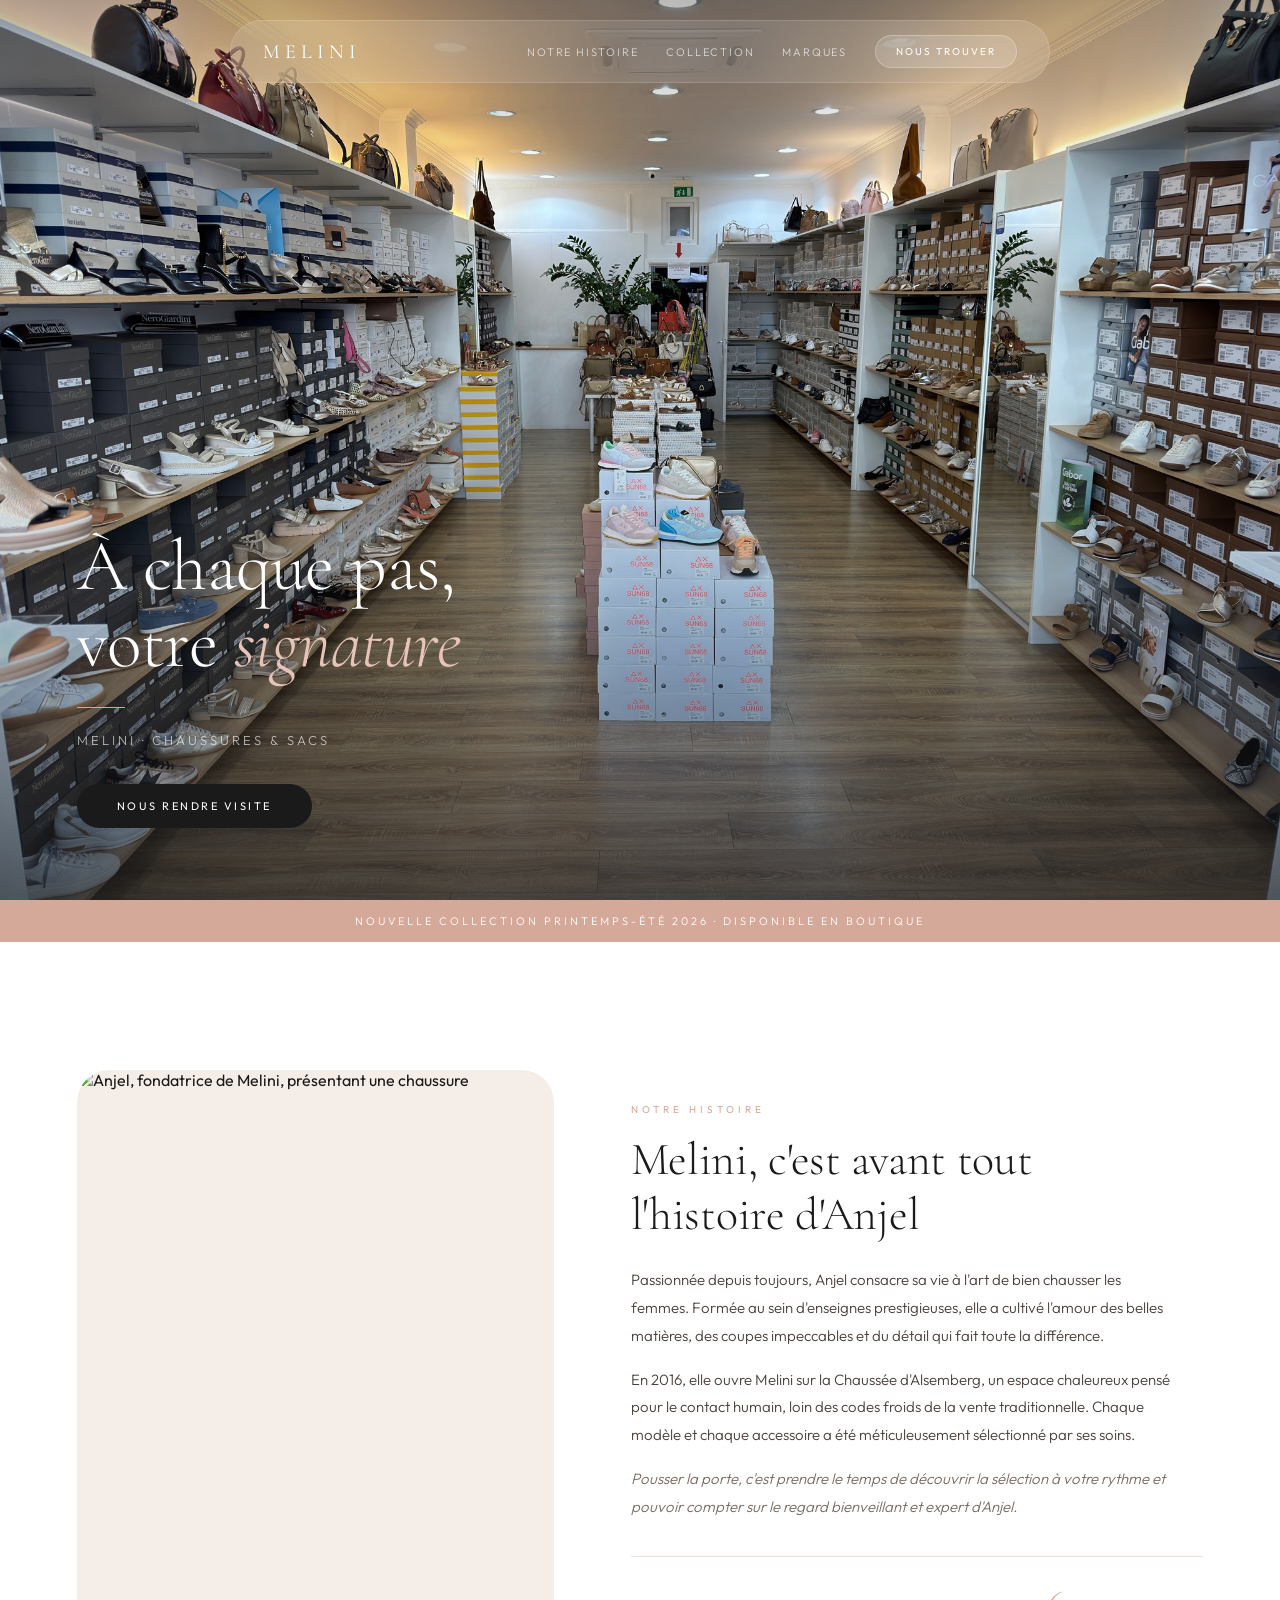
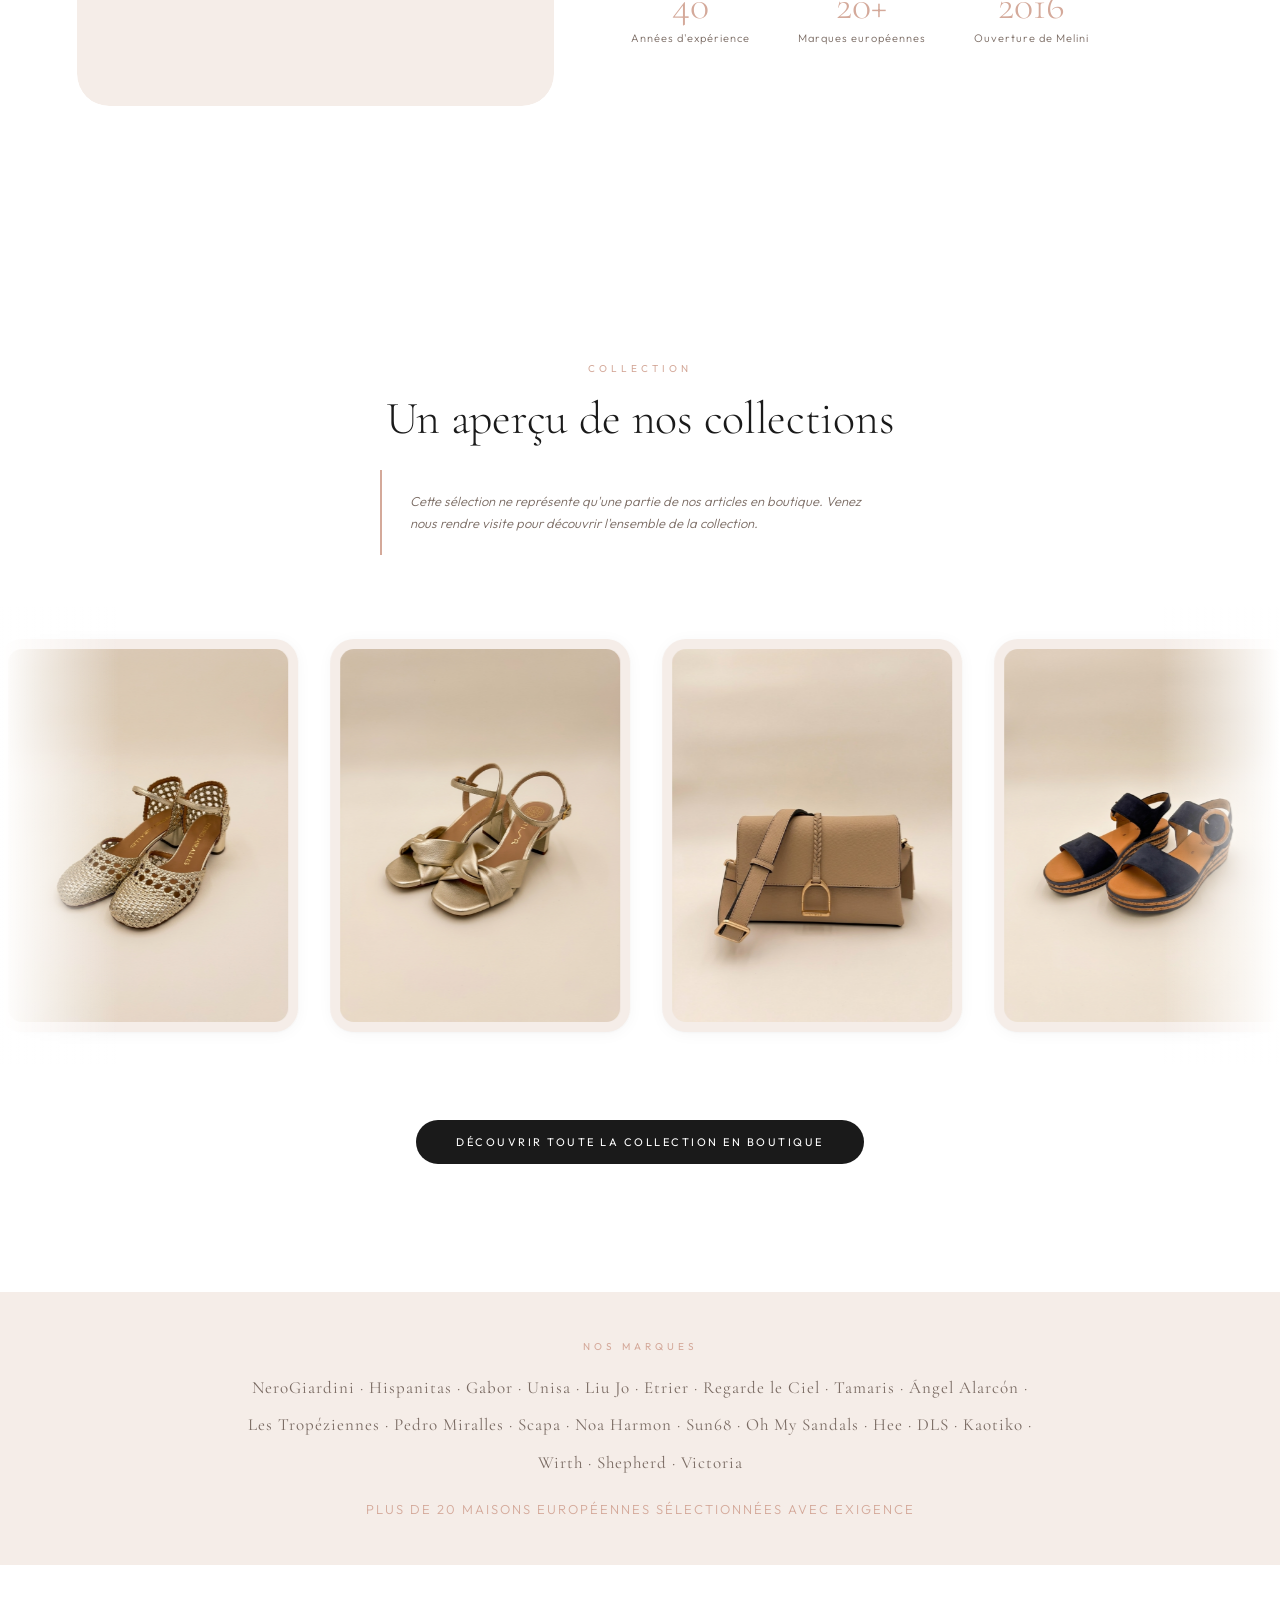
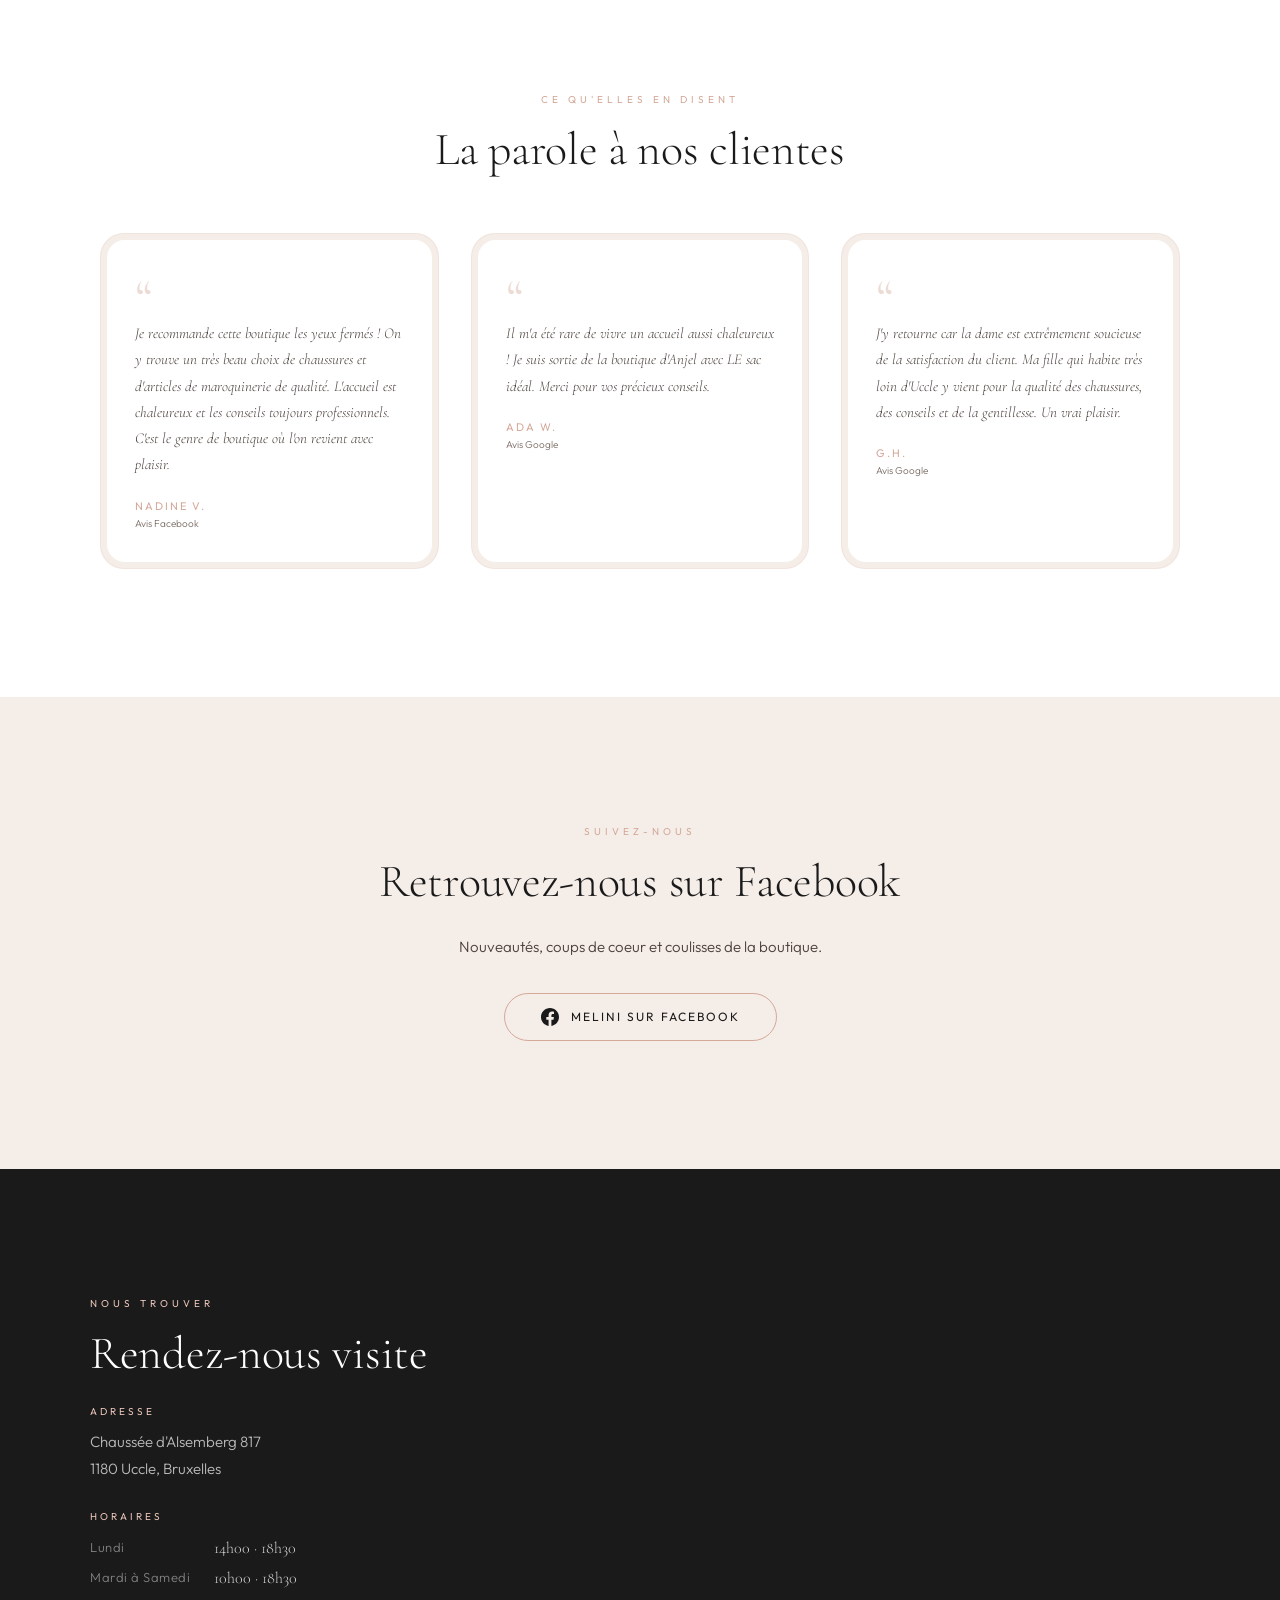
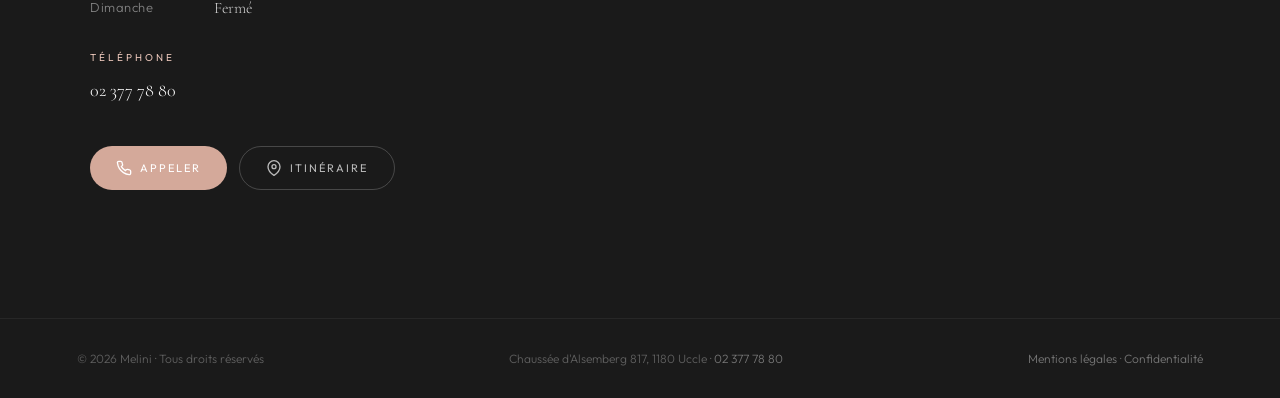
==== index.html @ f2122a97 "Titre Google, hero simplifié, prévisualisation CMS · Titre Google → "Melini | Chaussures & Sacs à Uc" ====
<!DOCTYPE html>
<html lang="fr">
<head>
<meta charset="UTF-8">
<meta name="viewport" content="width=device-width, initial-scale=1.0">
<title>Melini | Chaussures & Sacs à Uccle</title>
<meta name="description" content="Melini, boutique indépendante de chaussures et sacs femme à Uccle. 40 ans d'expérience, marques européennes premium, conseil personnalisé. Chaussée d'Alsemberg 817.">
<meta name="keywords" content="chaussures femme Uccle, boutique chaussures Bruxelles, sacs femme Uccle, Melini, chaussée Alsemberg">
<meta name="author" content="Melini">
<meta name="theme-color" content="#1A1A1A">
<meta property="og:site_name" content="Melini">
<meta property="og:title" content="Melini | Chaussures & Sacs à Uccle">
<meta property="og:description" content="Boutique indépendante de chaussures et sacs femme. 40 ans d'expérience, marques européennes premium, conseil personnalisé.">
<meta property="og:type" content="website">
<meta property="og:locale" content="fr_BE">
<meta property="og:url" content="https://melini.be">
<meta property="og:image" content="https://melini.be/brand/og-image.png">
<meta property="og:image:type" content="image/png">
<meta property="og:image:width" content="1200">
<meta property="og:image:height" content="630">
<meta property="og:image:alt" content="Melini — À chaque pas, votre signature">
<meta name="twitter:card" content="summary_large_image">
<meta name="twitter:title" content="Melini | Chaussures & Sacs à Uccle">
<meta name="twitter:description" content="Boutique indépendante de chaussures et sacs femme à Uccle, Bruxelles.">
<meta name="twitter:image" content="https://melini.be/brand/og-image.png">
<link rel="canonical" href="https://melini.be">
<link rel="icon" type="image/png" sizes="32x32" href="/brand/favicon-32.png">
<link rel="icon" type="image/png" sizes="16x16" href="/brand/favicon-16.png">
<link rel="icon" type="image/svg+xml" href="/brand/favicon.svg">
<link rel="apple-touch-icon" sizes="180x180" href="/brand/apple-touch-icon.png">
<link rel="preconnect" href="https://fonts.googleapis.com">
<link rel="preconnect" href="https://fonts.gstatic.com" crossorigin>
<link href="https://fonts.googleapis.com/css2?family=Cormorant+Garamond:ital,wght@0,300;0,400;0,500;0,600;1,300;1,400&family=Outfit:wght@200;300;400;500&display=swap" rel="stylesheet">
<link rel="stylesheet" href="style.css">

<script type="application/ld+json">
{
  "@context": "https://schema.org",
  "@type": "ShoeStore",
  "name": "Melini — Shoes & Bags",
  "description": "Boutique indépendante de chaussures et sacs femme à Uccle, Bruxelles. Marques européennes premium, conseil personnalisé.",
  "url": "https://melini.be",
  "telephone": "+3223777880",
  "address": {
    "@type": "PostalAddress",
    "streetAddress": "Chaussée d'Alsemberg 817",
    "addressLocality": "Uccle",
    "postalCode": "1180",
    "addressRegion": "Bruxelles",
    "addressCountry": "BE"
  },
  "geo": {
    "@type": "GeoCoordinates",
    "latitude": 50.7985,
    "longitude": 4.3401
  },
  "openingHoursSpecification": [
    { "@type": "OpeningHoursSpecification", "dayOfWeek": "Monday", "opens": "14:00", "closes": "18:30" },
    { "@type": "OpeningHoursSpecification", "dayOfWeek": ["Tuesday","Wednesday","Thursday","Friday","Saturday"], "opens": "10:00", "closes": "18:30" }
  ],
  "priceRange": "€€",
  "image": "https://melini.be/images/plante_melini.jpg",
  "sameAs": ["https://www.facebook.com/melinishoes"]
}
</script>
</head>
<body>

<!-- ─── NAV — Floating Pill ─── -->
<nav class="nav" id="nav" aria-label="Navigation principale">
  <a href="#" class="nav-logo" aria-label="Melini — Retour en haut">MELINI</a>
  <div class="nav-links">
    <a href="#histoire">Notre histoire</a>
    <a href="#selection">Collection</a>
    <a href="#marques">Marques</a>
    <a href="#contact" class="nav-cta">Nous trouver</a>
  </div>
  <button class="nav-hamburger" id="hamburger" type="button" aria-label="Ouvrir le menu" aria-expanded="false" aria-controls="mobile-menu">
    <span></span><span></span><span></span>
  </button>
</nav>

<!-- ─── MOBILE MENU ─── -->
<div class="mobile-menu" id="mobile-menu" role="dialog" aria-modal="true" aria-label="Menu de navigation">
  <button class="mobile-menu-close" id="menu-close" type="button" aria-label="Fermer le menu">&times;</button>
  <a href="#histoire" class="mobile-link">Notre histoire</a>
  <a href="#selection" class="mobile-link">Collection</a>
  <a href="#marques" class="mobile-link">Marques</a>
  <a href="#contact" class="mobile-link">Nous trouver</a>
</div>

<!-- ─── HERO ─── -->
<header class="hero">
  <div class="hero-image">
    <img id="cms-hero-img" src="images/plante_melini.jpg" alt="Boutique Melini, chaussures et sacs femme à Uccle, Bruxelles" fetchpriority="high">
  </div>
  <div class="hero-content">
    <h1 class="reveal reveal-d1">À chaque pas,<br>votre <em>signature</em></h1>
    <div class="hero-line reveal reveal-d2"></div>
    <p id="cms-hero-sub" class="hero-sub reveal reveal-d2">Melini &middot; Chaussures & sacs</p>
    <a href="#contact" class="btn-primary hero-btn reveal reveal-d3">Nous rendre visite</a>
  </div>
  <div class="hero-scroll reveal reveal-d4"><div class="line"></div><span>Explorer</span></div>
</header>

<!-- ─── BANDEAU ─── -->
<div class="bandeau" id="cms-bandeau">Nouvelle collection printemps-été 2026 &middot; Disponible en boutique</div>

<!-- ─── NOTRE HISTOIRE ─── -->
<section class="section" id="histoire">
  <div class="about">
    <div class="about-image reveal">
      <div class="about-image-inner">
        <img id="cms-histoire-img" src="images/Anjel_chaussure.jpg" alt="Anjel, fondatrice de Melini, présentant une chaussure" loading="lazy">
      </div>
    </div>
    <div>
      <p class="section-label reveal">Notre histoire</p>
      <h2 class="section-title reveal reveal-d1">Melini, c'est avant tout<br>l'histoire d'Anjel</h2>
      <p class="section-text reveal reveal-d2">
        Passionnée depuis toujours, Anjel consacre sa vie à l'art de bien chausser les femmes. Formée au sein d'enseignes prestigieuses, elle a cultivé l'amour des belles matières, des coupes impeccables et du détail qui fait toute la différence.
      </p>
      <p class="section-text reveal reveal-d2" style="margin-top:16px">
        En 2016, elle ouvre Melini sur la Chaussée d'Alsemberg, un espace chaleureux pensé pour le contact humain, loin des codes froids de la vente traditionnelle. Chaque modèle et chaque accessoire a été méticuleusement sélectionné par ses soins.
      </p>
      <p class="section-text reveal reveal-d2" style="margin-top:16px;font-style:italic;color:var(--text-muted)">
        Pousser la porte, c'est prendre le temps de découvrir la sélection à votre rythme et pouvoir compter sur le regard bienveillant et expert d'Anjel.
      </p>
      <div class="about-highlight reveal reveal-d3">
        <div class="about-stat">
          <div class="num">40</div>
          <div class="label">Années d'expérience</div>
        </div>
        <div class="about-stat">
          <div class="num">20+</div>
          <div class="label">Marques européennes</div>
        </div>
        <div class="about-stat">
          <div class="num">2016</div>
          <div class="label">Ouverture de Melini</div>
        </div>
      </div>
    </div>
  </div>
</section>

<!-- ─── COLLECTION ─── -->
<section class="section collection" id="selection">
  <p class="section-label reveal">Collection</p>
  <h2 class="section-title reveal reveal-d1">Un aperçu de nos collections</h2>
  <div class="disclaimer reveal reveal-d2">
    Cette sélection ne représente qu'une partie de nos articles en boutique. Venez nous rendre visite pour découvrir l'ensemble de la collection.
  </div>
  <div class="carousel-wrap">
    <div class="carousel" id="cms-carousel">
      <div class="carousel-item"><div class="carousel-img"></div></div>
      <div class="carousel-item"><div class="carousel-img"></div></div>
      <div class="carousel-item"><div class="carousel-img"></div></div>
      <div class="carousel-item"><div class="carousel-img"></div></div>
      <div class="carousel-item"><div class="carousel-img"></div></div>
      <div class="carousel-item"><div class="carousel-img"></div></div>
    </div>
  </div>
  <div class="carousel-cta">
    <a href="#contact" class="btn-primary reveal">Découvrir toute la collection en boutique</a>
  </div>
</section>

<!-- ─── MARQUES — Bandeau compact ─── -->
<section class="section marques-compact" id="marques">
  <p class="section-label reveal">Nos marques</p>
  <p class="marques-line reveal reveal-d1">NeroGiardini &middot; Hispanitas &middot; Gabor &middot; Unisa &middot; Liu Jo &middot; Etrier &middot; Regarde le Ciel &middot; Tamaris &middot; Ángel Alarcón &middot; Les Tropéziennes &middot; Pedro Miralles &middot; Scapa &middot; Noa Harmon &middot; Sun68 &middot; Oh My Sandals &middot; Hee &middot; DLS &middot; Kaotiko &middot; Wirth &middot; Shepherd &middot; Victoria</p>
  <p class="marques-count reveal reveal-d2">Plus de 20 maisons européennes sélectionnées avec exigence</p>
</section>

<!-- ─── TÉMOIGNAGES ─── -->
<section class="section testimonials">
  <p class="section-label reveal">Ce qu'elles en disent</p>
  <h2 class="section-title reveal reveal-d1">La parole à nos clientes</h2>
  <div class="testimonial-grid">
    <div class="testimonial reveal">
      <div class="testimonial-inner">
        <blockquote>Je recommande cette boutique les yeux fermés ! On y trouve un très beau choix de chaussures et d'articles de maroquinerie de qualité. L'accueil est chaleureux et les conseils toujours professionnels. C'est le genre de boutique où l'on revient avec plaisir.</blockquote>
        <cite>Nadine V.</cite>
        <span class="source">Avis Facebook</span>
      </div>
    </div>
    <div class="testimonial reveal reveal-d1">
      <div class="testimonial-inner">
        <blockquote>Il m'a été rare de vivre un accueil aussi chaleureux ! Je suis sortie de la boutique d'Anjel avec LE sac idéal. Merci pour vos précieux conseils.</blockquote>
        <cite>Ada W.</cite>
        <span class="source">Avis Google</span>
      </div>
    </div>
    <div class="testimonial reveal reveal-d2">
      <div class="testimonial-inner">
        <blockquote>J'y retourne car la dame est extrêmement soucieuse de la satisfaction du client. Ma fille qui habite très loin d'Uccle y vient pour la qualité des chaussures, des conseils et de la gentillesse. Un vrai plaisir.</blockquote>
        <cite>G.H.</cite>
        <span class="source">Avis Google</span>
      </div>
    </div>
  </div>
</section>

<!-- ─── RÉSEAUX ─── -->
<section class="section social">
  <p class="section-label reveal">Suivez-nous</p>
  <h2 class="section-title reveal reveal-d1">Retrouvez-nous sur Facebook</h2>
  <p class="section-text reveal reveal-d2">Nouveautés, coups de coeur et coulisses de la boutique.</p>
  <a href="https://www.facebook.com/melinishoes" target="_blank" rel="noopener" class="social-link reveal reveal-d3">
    <svg viewBox="0 0 24 24" fill="currentColor"><path d="M24 12.073c0-6.627-5.373-12-12-12s-12 5.373-12 12c0 5.99 4.388 10.954 10.125 11.854v-8.385H7.078v-3.47h3.047V9.43c0-3.007 1.792-4.669 4.533-4.669 1.312 0 2.686.235 2.686.235v2.953H15.83c-1.491 0-1.956.925-1.956 1.874v2.25h3.328l-.532 3.47h-2.796v8.385C19.612 23.027 24 18.062 24 12.073z"/></svg>
    Melini sur Facebook
  </a>
</section>

<!-- ─── CONTACT ─── -->
<section class="section contact" id="contact">
  <div class="contact-inner">
    <div>
      <p class="section-label reveal">Nous trouver</p>
      <h2 class="section-title reveal reveal-d1">Rendez-nous visite</h2>
      <div class="contact-info reveal reveal-d2">
        <div class="contact-block">
          <h4>Adresse</h4>
          <p><a href="https://maps.google.com/?q=Chaussée+d'Alsemberg+817+1180+Uccle" target="_blank" rel="noopener">Chaussée d'Alsemberg 817<br>1180 Uccle, Bruxelles</a></p>
        </div>
        <div class="contact-block">
          <h4>Horaires</h4>
          <table class="horaires-table" id="cms-horaires">
            <tr><td>Lundi</td><td id="cms-h-lundi">14h00 &middot; 18h30</td></tr>
            <tr><td>Mardi &agrave; Samedi</td><td id="cms-h-mardi">10h00 &middot; 18h30</td></tr>
            <tr><td>Dimanche</td><td id="cms-h-dimanche">Ferm&eacute;</td></tr>
          </table>
        </div>
        <div class="contact-block">
          <h4>Téléphone</h4>
          <a href="tel:+3223777880" style="font-size:18px;color:var(--blanc);font-family:var(--serif)">02 377 78 80</a>
        </div>
        <div class="contact-actions">
          <a href="tel:+3223777880" class="contact-btn contact-btn-primary">
            <svg width="16" height="16" fill="none" stroke="currentColor" stroke-width="2" viewBox="0 0 24 24"><path d="M22 16.92v3a2 2 0 01-2.18 2 19.79 19.79 0 01-8.63-3.07 19.5 19.5 0 01-6-6 19.79 19.79 0 01-3.07-8.67A2 2 0 014.11 2h3a2 2 0 012 1.72c.127.96.361 1.903.7 2.81a2 2 0 01-.45 2.11L8.09 9.91a16 16 0 006 6l1.27-1.27a2 2 0 012.11-.45c.907.339 1.85.573 2.81.7A2 2 0 0122 16.92z"/></svg>
            Appeler
          </a>
          <a href="https://maps.google.com/?daddr=Chaussée+d'Alsemberg+817+1180+Uccle" target="_blank" rel="noopener" class="contact-btn contact-btn-secondary">
            <svg width="16" height="16" fill="none" stroke="currentColor" stroke-width="2" viewBox="0 0 24 24"><path d="M21 10c0 7-9 13-9 13s-9-6-9-13a9 9 0 0118 0z"/><circle cx="12" cy="10" r="3"/></svg>
            Itinéraire
          </a>
        </div>
      </div>
    </div>
    <div class="contact-map reveal reveal-d3">
      <iframe src="https://www.google.com/maps/embed?pb=!1m18!1m12!1m3!1d1261.0!2d4.3395!3d50.7983!2m3!1f0!2f0!3f0!3m2!1i1024!2i768!4f13.1!3m3!1m2!1s0x47c3c4e8e4c69e5d%3A0x9a2b0a3c5e8f7d1a!2sChauss%C3%A9e%20d&#39;Alsemberg%20817%2C%201180%20Uccle!5e0!3m2!1sfr!2sbe!4v1" allowfullscreen loading="lazy" referrerpolicy="no-referrer-when-downgrade"></iframe>
    </div>
  </div>
</section>

<!-- ─── FOOTER ─── -->
<footer class="footer">
  <span>&copy; 2026 Melini &middot; Tous droits réservés</span>
  <span>Chaussée d'Alsemberg 817, 1180 Uccle &middot; <a href="tel:+3223777880">02 377 78 80</a></span>
  <span><a href="mentions-legales.html">Mentions légales</a> &middot; <a href="mentions-legales.html#confidentialite">Confidentialité</a></span>
</footer>

<script src="script.js"></script>
</body>
</html>
---- style.css ----
/* ═══════════════════════════════════════════
   MELINI — Premium Stylesheet
   Taste-skill: Editorial Luxury Archetype
   ═══════════════════════════════════════════ */

:root {
  --noir: #1A1A1A;
  --blanc: #FFFFFF;
  --rose: #D4A99A;
  --rose-light: #E8C4B8;
  --creme: #F5EDE8;
  --creme-deep: #EDE0D8;
  --text-muted: #7A6B63;
  --text-body: #4A3F3A;
  --serif: 'Cormorant Garamond', Georgia, serif;
  --sans: 'Outfit', -apple-system, sans-serif;
  --ease-premium: cubic-bezier(0.32, 0.72, 0, 1);
  --ease-out-expo: cubic-bezier(0.16, 1, 0.3, 1);
}

*, *::before, *::after { margin: 0; padding: 0; box-sizing: border-box; }
html { scroll-behavior: smooth; scroll-padding-top: 100px; -webkit-text-size-adjust: 100%; }
::selection { background: var(--rose-light); color: var(--noir); }
body {
  font-family: var(--sans);
  color: var(--noir);
  background: var(--blanc);
  overflow-x: hidden;
  -webkit-font-smoothing: antialiased;
  -moz-osx-font-smoothing: grayscale;
}
img { display: block; max-width: 100%; }
a { text-decoration: none; color: inherit; }
button { border: none; background: none; cursor: pointer; font-family: inherit; }

/* ─── FOCUS RINGS — accessibilité clavier ─── */
:focus { outline: none; }
:focus-visible {
  outline: 2px solid var(--rose);
  outline-offset: 3px;
  border-radius: 4px;
}
.btn-primary:focus-visible,
.nav-cta:focus-visible,
.contact-btn:focus-visible,
.social-link:focus-visible {
  outline-offset: 4px;
}

/* ─── SCROLL REVEAL ─── */
.reveal {
  opacity: 0;
  transform: translateY(32px);
  transition: opacity 0.9s var(--ease-premium), transform 0.9s var(--ease-premium);
}
.reveal.visible { opacity: 1; transform: translateY(0); }
.reveal-d1 { transition-delay: 0.12s; }
.reveal-d2 { transition-delay: 0.24s; }
.reveal-d3 { transition-delay: 0.36s; }
.reveal-d4 { transition-delay: 0.48s; }

/* ─── NAV — Floating Pill ─── */
.nav {
  position: fixed;
  top: 20px;
  left: 50%;
  transform: translateX(-50%);
  z-index: 100;
  display: flex;
  align-items: center;
  justify-content: space-between;
  gap: 40px;
  padding: 14px 32px;
  background: rgba(255, 255, 255, 0.12);
  backdrop-filter: blur(24px);
  -webkit-backdrop-filter: blur(24px);
  border: 1px solid rgba(255, 255, 255, 0.15);
  border-radius: 100px;
  max-width: 820px;
  width: calc(100% - 48px);
  transition: top 0.5s var(--ease-premium), padding 0.4s var(--ease-premium), box-shadow 0.4s var(--ease-premium), background 0.5s var(--ease-premium), border-color 0.5s var(--ease-premium);
}
.nav.scrolled {
  top: 12px;
  padding: 10px 28px;
  background: rgba(255, 255, 255, 0.92);
  border-color: rgba(212, 169, 154, 0.12);
  box-shadow: 0 8px 32px rgba(26, 26, 26, 0.06);
}
.nav-logo {
  font-family: var(--serif);
  font-size: 20px;
  font-weight: 400;
  letter-spacing: 5px;
  color: var(--blanc);
  line-height: 1;
  white-space: nowrap;
  transition: color 0.5s var(--ease-premium);
}
.nav.scrolled .nav-logo { color: var(--noir); }
.nav-links { display: flex; align-items: center; gap: 28px; }
.nav-links a {
  font-size: 11px;
  letter-spacing: 1.8px;
  font-weight: 300;
  color: rgba(255, 255, 255, 0.7);
  text-transform: uppercase;
  transition: color 0.4s var(--ease-premium);
  white-space: nowrap;
}
.nav-links a:hover { color: var(--blanc); }
.nav.scrolled .nav-links a { color: var(--text-muted); }
.nav.scrolled .nav-links a:hover { color: var(--noir); }
.nav-cta {
  padding: 9px 20px;
  background: rgba(255, 255, 255, 0.15);
  color: var(--blanc) !important;
  border-radius: 100px;
  font-size: 10px !important;
  letter-spacing: 2px !important;
  font-weight: 400 !important;
  border: 1px solid rgba(255, 255, 255, 0.25);
  transition: all 0.5s var(--ease-premium) !important;
}
.nav-cta:hover { background: rgba(255, 255, 255, 0.25) !important; border-color: rgba(255,255,255,0.4) !important; }
.nav.scrolled .nav-cta { background: var(--noir); color: var(--blanc) !important; border-color: var(--noir); }
.nav.scrolled .nav-cta:hover { background: var(--rose) !important; border-color: var(--rose) !important; }
.nav-cta:active { transform: scale(0.97); }
.nav-hamburger {
  display: none;
  flex-direction: column;
  gap: 5px;
  cursor: pointer;
  padding: 4px;
}
.nav-hamburger span {
  display: block;
  width: 22px;
  height: 1.5px;
  background: var(--blanc);
  transition: transform 0.4s var(--ease-premium), opacity 0.3s, background 0.5s var(--ease-premium);
}
.nav.scrolled .nav-hamburger span { background: var(--noir); }

/* ─── MOBILE MENU ─── */
.mobile-menu {
  display: none;
  position: fixed;
  inset: 0;
  background: rgba(255, 255, 255, 0.96);
  backdrop-filter: blur(40px);
  -webkit-backdrop-filter: blur(40px);
  z-index: 99;
  flex-direction: column;
  align-items: center;
  justify-content: center;
  gap: 32px;
}
.mobile-menu.open { display: flex; }
.mobile-menu a {
  font-family: var(--serif);
  font-size: 32px;
  font-weight: 300;
  color: var(--noir);
  letter-spacing: 2px;
  opacity: 0;
  transform: translateY(20px);
  transition: opacity 0.5s var(--ease-premium), transform 0.5s var(--ease-premium);
}
.mobile-menu.open a { opacity: 1; transform: translateY(0); }
.mobile-menu.open a:nth-child(2) { transition-delay: 0.06s; }
.mobile-menu.open a:nth-child(3) { transition-delay: 0.12s; }
.mobile-menu.open a:nth-child(4) { transition-delay: 0.18s; }
.mobile-menu.open a:nth-child(5) { transition-delay: 0.24s; }
.mobile-menu.open a:nth-child(6) { transition-delay: 0.30s; }
.mobile-menu-close {
  position: absolute;
  top: 28px;
  right: 28px;
  font-size: 28px;
  color: var(--noir);
  line-height: 1;
}

/* ─── HERO — Full-bleed cinematic ─── */
.hero {
  position: relative;
  min-height: 100dvh;
  display: flex;
  align-items: flex-end;
  background: var(--noir);
  overflow: hidden;
}
.hero-image {
  position: absolute;
  inset: 0;
  z-index: 1;
}
.hero-image img {
  width: 100%;
  height: 100%;
  object-fit: cover;
  object-position: center 30%;
  opacity: 0;
  transition: opacity 0.9s var(--ease-premium);
}
.hero-image img.loaded { opacity: 1; }
.hero-image::after {
  content: '';
  position: absolute;
  inset: 0;
  background:
    linear-gradient(to top, rgba(26,26,26,0.7) 0%, rgba(26,26,26,0.2) 35%, transparent 60%),
    linear-gradient(to bottom, rgba(26,26,26,0.3) 0%, transparent 20%);
  pointer-events: none;
}
.hero-content {
  position: relative;
  z-index: 2;
  padding: 0 clamp(28px, 6vw, 120px) clamp(60px, 8vh, 100px);
  max-width: 700px;
}
.hero-content h1 {
  font-family: var(--serif);
  font-size: clamp(40px, 6vw, 72px);
  font-weight: 300;
  line-height: 1.08;
  color: var(--blanc);
  letter-spacing: -0.5px;
  margin-bottom: 0;
}
.hero-content h1 em {
  font-style: italic;
  color: var(--rose-light);
}
.hero-line {
  width: 48px;
  height: 1px;
  background: var(--rose);
  margin: 24px 0;
}
.hero-sub {
  font-size: 13px;
  letter-spacing: 3px;
  color: rgba(255,255,255,0.65);
  text-transform: uppercase;
  margin-bottom: 36px;
  font-weight: 300;
}
.hero-btn {
  background: var(--blanc);
  color: var(--noir);
}
.hero-btn:hover {
  background: var(--rose-light);
  color: var(--blanc);
}
.hero-scroll {
  position: absolute;
  bottom: 36px;
  right: clamp(28px, 6vw, 120px);
  display: flex;
  align-items: center;
  gap: 12px;
  color: rgba(255,255,255,0.4);
  font-size: 10px;
  letter-spacing: 2px;
  text-transform: uppercase;
  z-index: 2;
}
.hero-scroll .line {
  width: 40px;
  height: 1px;
  background: var(--rose-light);
  animation: pulse-line 2.2s var(--ease-premium) infinite;
}
@keyframes pulse-line {
  0%, 100% { opacity: 0.3; transform: scaleX(0.5); transform-origin: left; }
  50% { opacity: 1; transform: scaleX(1); }
}

/* ─── CTA ─── */
.btn-primary {
  display: inline-block;
  padding: 15px 40px;
  font-size: 11px;
  letter-spacing: 2.5px;
  text-transform: uppercase;
  color: var(--blanc);
  background: var(--noir);
  border-radius: 100px;
  font-weight: 400;
  transition: background 0.5s var(--ease-premium), transform 0.3s var(--ease-premium);
}
.btn-primary:hover { background: var(--rose); }
.btn-primary:active { transform: scale(0.97); }

/* ─── BANDEAU ─── */
.bandeau {
  background: var(--rose);
  color: var(--blanc);
  text-align: center;
  padding: 14px 24px;
  font-size: 11px;
  letter-spacing: 3px;
  text-transform: uppercase;
  font-weight: 300;
}

/* ─── SECTIONS ─── */
.section { padding: clamp(80px, 10vw, 140px) clamp(24px, 6vw, 80px); }
.section-label {
  font-size: 10px;
  letter-spacing: 4px;
  text-transform: uppercase;
  color: var(--rose);
  margin-bottom: 16px;
  font-weight: 400;
}
.section-title {
  font-family: var(--serif);
  font-size: clamp(28px, 4vw, 46px);
  font-weight: 300;
  line-height: 1.2;
  color: var(--noir);
  margin-bottom: 24px;
  letter-spacing: -0.3px;
}
.section-text {
  font-size: 15px;
  line-height: 1.85;
  color: var(--text-body);
  font-weight: 300;
  max-width: 540px;
}

/* ─── ABOUT ─── */
.about {
  display: grid;
  grid-template-columns: 5fr 6fr;
  gap: clamp(48px, 6vw, 96px);
  align-items: center;
  max-width: 1200px;
  margin: 0 auto;
}
.about-image { position: relative; border-radius: 2rem; overflow: hidden; }
.about-image-inner {
  aspect-ratio: 3/4;
  overflow: hidden;
  border-radius: 2rem;
  background: var(--creme);
}
.about-image-inner img {
  width: 100%;
  height: 100%;
  object-fit: cover;
  opacity: 0;
  transition: transform 1.2s var(--ease-premium), opacity 0.7s var(--ease-premium);
}
.about-image-inner img.loaded { opacity: 1; }
.about-image:hover .about-image-inner img { transform: scale(1.04); }
.about-highlight {
  margin-top: 36px;
  padding: 28px 0;
  border-top: 1px solid var(--creme-deep);
  display: flex;
  gap: 48px;
}
.about-stat { text-align: center; }
.about-stat .num {
  font-family: var(--serif);
  font-size: 40px;
  font-weight: 300;
  color: var(--rose);
  line-height: 1;
}
.about-stat .label {
  font-size: 11px;
  letter-spacing: 1px;
  color: var(--text-muted);
  margin-top: 6px;
  font-weight: 300;
}

/* ─── COLLECTION ─── */
.collection { background: var(--blanc); text-align: center; overflow: hidden; }
.disclaimer {
  font-size: 13px;
  font-style: italic;
  color: var(--text-muted);
  max-width: 520px;
  margin: 0 auto 52px;
  line-height: 1.7;
  padding: 20px 28px;
  border-left: 2px solid var(--rose);
  text-align: left;
  font-weight: 300;
}
.carousel-wrap {
  position: relative;
  width: 100vw;
  left: 50%;
  transform: translateX(-50%);
  overflow: hidden;
  touch-action: pan-y;
  -webkit-user-select: none;
  user-select: none;
  -webkit-tap-highlight-color: transparent;
}
@media (hover: hover) {
  .carousel-wrap { cursor: grab; }
  .carousel-wrap.dragging { cursor: grabbing; }
}
.carousel-wrap img {
  -webkit-user-drag: none;
  user-drag: none;
  -webkit-touch-callout: none;
}
.carousel-wrap::before,
.carousel-wrap::after {
  content: '';
  position: absolute;
  top: 0;
  bottom: 0;
  width: 120px;
  z-index: 2;
  pointer-events: none;
}
.carousel-wrap::before { left: 0; background: linear-gradient(to right, var(--blanc) 0%, transparent 100%); }
.carousel-wrap::after { right: 0; background: linear-gradient(to left, var(--blanc) 0%, transparent 100%); }
.carousel {
  display: flex;
  width: max-content;
  padding: 32px 0;
  will-change: transform;
  transform: translate3d(0, 0, 0);
  backface-visibility: hidden;
  -webkit-backface-visibility: hidden;
}
.carousel-item {
  flex: 0 0 300px;
  position: relative;
  padding: 10px;
  margin-right: 32px;
  background: var(--creme);
  border-radius: 1.5rem;
  box-shadow: 0 2px 16px rgba(26, 26, 26, 0.04), 0 1px 3px rgba(26, 26, 26, 0.03);
  transition: box-shadow 0.6s var(--ease-premium);
}
@media (hover: hover) {
  .carousel-item:hover {
    box-shadow: 0 16px 48px rgba(26, 26, 26, 0.08), 0 4px 12px rgba(26, 26, 26, 0.04);
  }
}
.carousel-item::after {
  content: '';
  position: absolute;
  bottom: 14px;
  left: 50%;
  width: 32px;
  height: 1px;
  background: var(--rose);
  transform: translateX(-50%) scaleX(0);
  transition: transform 0.5s var(--ease-premium);
  z-index: 1;
}
@media (hover: hover) {
  .carousel-item:hover::after { transform: translateX(-50%) scaleX(1); }
}
.carousel-img {
  width: 100%;
  aspect-ratio: 3/4;
  overflow: hidden;
  border-radius: calc(1.5rem - 10px);
  background:
    linear-gradient(110deg, var(--creme-deep) 30%, var(--creme) 50%, var(--creme-deep) 70%);
  background-size: 200% 100%;
  animation: skeleton-shimmer 1.8s linear infinite;
}
.carousel-img img {
  width: 100%;
  height: 100%;
  object-fit: cover;
  opacity: 0;
  transition: transform 0.8s var(--ease-premium), opacity 0.6s var(--ease-premium);
}
.carousel-img img.loaded { opacity: 1; }
.carousel-img.img-loaded,
.carousel-img:has(img.loaded) {
  background: var(--creme-deep);
  animation: none;
}
@keyframes skeleton-shimmer {
  0%   { background-position: 200% 0; }
  100% { background-position: -200% 0; }
}
@media (hover: hover) {
  .carousel-item:hover .carousel-img img { transform: scale(1.05); }
}
.carousel-cta { margin-top: 56px; }

/* ─── MARQUES — Bandeau compact ─── */
.marques-compact {
  background: var(--creme);
  text-align: center;
  padding-top: 48px;
  padding-bottom: 48px;
}
.marques-line {
  font-family: var(--serif);
  font-size: clamp(14px, 1.6vw, 17px);
  font-weight: 400;
  color: var(--text-muted);
  letter-spacing: 1px;
  line-height: 2.2;
  max-width: 800px;
  margin: 16px auto 0;
}
.marques-count {
  font-family: var(--sans);
  font-size: 13px;
  font-weight: 300;
  color: var(--rose);
  letter-spacing: 2px;
  text-transform: uppercase;
  margin-top: 20px;
}

/* ─── TESTIMONIALS — Double-Bezel ─── */
.testimonials { background: var(--blanc); text-align: center; }
.testimonial-grid {
  display: grid;
  grid-template-columns: repeat(3, 1fr);
  gap: 32px;
  max-width: 1080px;
  margin: 56px auto 0;
}
.testimonial {
  text-align: left;
  padding: 6px;
  background: var(--creme);
  border-radius: 1.5rem;
  border: 1px solid rgba(212, 169, 154, 0.15);
  transition: transform 0.6s var(--ease-premium);
}
.testimonial:hover { transform: translateY(-4px); }
.testimonial-inner {
  background: var(--blanc);
  border-radius: calc(1.5rem - 6px);
  padding: 32px 28px;
  height: 100%;
  box-shadow: inset 0 1px 1px rgba(255, 255, 255, 0.8);
}
.testimonial-inner::before {
  content: '\201C';
  font-family: var(--serif);
  font-size: 52px;
  color: var(--rose);
  line-height: 1;
  display: block;
  margin-bottom: -4px;
  opacity: 0.4;
}
.testimonial blockquote {
  font-family: var(--serif);
  font-size: 15px;
  font-weight: 300;
  font-style: italic;
  line-height: 1.75;
  color: var(--text-body);
  margin-bottom: 16px;
}
.testimonial cite {
  font-family: var(--sans);
  font-size: 11px;
  letter-spacing: 2px;
  text-transform: uppercase;
  font-style: normal;
  color: var(--rose);
  font-weight: 400;
}
.testimonial .source {
  font-size: 10px;
  color: var(--text-muted);
  font-weight: 300;
  margin-top: 3px;
  display: block;
}

/* ─── SOCIAL ─── */
.social { background: var(--creme); text-align: center; }
.social .section-text { margin: 0 auto; }
.social-link {
  display: inline-flex;
  align-items: center;
  gap: 12px;
  margin-top: 32px;
  padding: 14px 36px;
  border: 1px solid var(--rose);
  border-radius: 100px;
  font-size: 12px;
  letter-spacing: 2px;
  text-transform: uppercase;
  color: var(--noir);
  font-weight: 400;
  transition: all 0.5s var(--ease-premium);
}
.social-link:hover { background: var(--rose); color: var(--blanc); border-color: var(--rose); }
.social-link:active { transform: scale(0.97); }
.social-link svg { width: 18px; height: 18px; }

/* ─── CONTACT ─── */
.contact { background: var(--noir); color: var(--blanc); }
.contact-inner {
  display: grid;
  grid-template-columns: 1fr 1fr;
  gap: 72px;
  max-width: 1100px;
  margin: 0 auto;
  align-items: start;
}
.contact .section-label { color: var(--rose-light); }
.contact .section-title { color: var(--blanc); }
.contact-info { display: flex; flex-direction: column; gap: 28px; }
.contact-block h4 {
  font-size: 10px;
  letter-spacing: 3px;
  text-transform: uppercase;
  color: var(--rose-light);
  margin-bottom: 10px;
  font-weight: 400;
}
.contact-block p,
.contact-block a {
  font-size: 15px;
  color: rgba(255, 255, 255, 0.7);
  line-height: 1.8;
  font-weight: 300;
  transition: color 0.4s var(--ease-premium);
}
.contact-block a:hover { color: var(--blanc); }
.horaires-table {
  border-collapse: collapse;
  font-size: 15px;
  color: rgba(255, 255, 255, 0.7);
  font-weight: 300;
  line-height: 1;
}
.horaires-table td {
  padding: 7px 0;
}
.horaires-table td:first-child {
  padding-right: 24px;
  color: rgba(255, 255, 255, 0.45);
  font-size: 13px;
  letter-spacing: 0.5px;
}
.horaires-table td:last-child {
  font-family: var(--serif);
  font-size: 16px;
  color: rgba(255, 255, 255, 0.8);
}
.contact-actions { display: flex; gap: 12px; margin-top: 12px; flex-wrap: wrap; }
.contact-btn {
  display: inline-flex;
  align-items: center;
  gap: 8px;
  padding: 13px 26px;
  font-size: 11px;
  letter-spacing: 2px;
  text-transform: uppercase;
  font-weight: 400;
  border-radius: 100px;
  transition: all 0.5s var(--ease-premium);
}
.contact-btn:active { transform: scale(0.97); }
.contact-btn-primary { background: var(--rose); color: var(--blanc); }
.contact-btn-primary:hover { background: var(--rose-light); }
.contact-btn-secondary { border: 1px solid rgba(255, 255, 255, 0.2); color: rgba(255, 255, 255, 0.7); }
.contact-btn-secondary:hover { border-color: var(--blanc); color: var(--blanc); }
.contact-map { border-radius: 1.25rem; overflow: hidden; aspect-ratio: 4/3; }
.contact-map iframe { width: 100%; height: 100%; border: 0; filter: grayscale(0.3) brightness(0.95); }

/* ─── FOOTER ─── */
.footer {
  background: var(--noir);
  border-top: 1px solid rgba(255, 255, 255, 0.06);
  padding: 32px clamp(24px, 6vw, 80px);
  display: flex;
  align-items: center;
  justify-content: space-between;
  flex-wrap: wrap;
  gap: 8px;
  color: rgba(255, 255, 255, 0.3);
  font-size: 12px;
  font-weight: 300;
}
.footer a { color: rgba(255, 255, 255, 0.4); transition: color 0.4s var(--ease-premium); }
.footer a:hover { color: var(--blanc); }

/* ═══════════════════════════════════════════
   RESPONSIVE
   ═══════════════════════════════════════════ */
@media (max-width: 900px) {
  .nav { top: 12px; padding: 12px 20px; width: calc(100% - 32px); }
  .nav-links { display: none; }
  .nav-hamburger { display: flex; }
  .hero-content { padding: 0 24px 52px; }
  .hero-content h1 { font-size: 38px; }
  .hero-scroll { display: none; }
  .section { padding: 72px 24px; }
  .about { grid-template-columns: 1fr; gap: 40px; }
  .about-highlight { gap: 28px; }
  .testimonial-grid { grid-template-columns: 1fr; gap: 20px; }
  .contact-inner { grid-template-columns: 1fr; gap: 40px; }
  .footer { flex-direction: column; gap: 10px; text-align: center; }
  .carousel-item { flex: 0 0 240px; padding: 8px; margin-right: 24px; }
  .carousel-img { border-radius: calc(1.25rem - 8px); }
  .carousel-wrap::before, .carousel-wrap::after { width: 48px; }
}

@media (max-width: 480px) {
  .hero-content h1 { font-size: 34px; }
  .hero-content { padding: 0 20px 44px; }
  .about-highlight { flex-wrap: wrap; gap: 20px; }
  .about-stat { flex: 1; min-width: 80px; }
  .carousel-item { flex: 0 0 220px; padding: 7px; margin-right: 20px; }
  .carousel-img { border-radius: calc(1rem - 7px); }
  .carousel-wrap::before, .carousel-wrap::after { width: 24px; }
  .section { padding: 60px 20px; }
}

@media (prefers-reduced-motion: reduce) {
  *, *::before, *::after { animation-duration: 0.01ms !important; transition-duration: 0.01ms !important; }
  .reveal { opacity: 1; transform: none; }
  html { scroll-behavior: auto; }
  .carousel { animation: none; }
  .carousel-img { animation: none; background: var(--creme-deep); }
  .hero-image img, .about-image-inner img, .carousel-img img { opacity: 1; }
}

/* ─── PRINT — fiche imprimable ─── */
@media print {
  .nav, .mobile-menu, .hero-scroll, .bandeau,
  .collection, .marques-compact, .testimonials, .social,
  .contact-map, .contact-actions, .hero-btn, .carousel-cta { display: none !important; }
  body { background: white; color: black; font-size: 12pt; }
  .hero { min-height: auto; background: white; padding: 24pt; page-break-after: avoid; }
  .hero-image { display: none; }
  .hero-image::after { display: none; }
  .hero-content { padding: 0; max-width: 100%; }
  .hero-content h1, .hero-content h1 em { color: black; font-size: 24pt; }
  .hero-line { background: #888; }
  .hero-sub { color: #555; }
  .section { padding: 16pt 24pt; }
  .section-title, .about-stat .num { color: black; }
  .contact { background: white; color: black; }
  .contact .section-label, .contact .section-title { color: black; }
  .contact-block h4 { color: #555; }
  .contact-block p, .contact-block a, .horaires-table { color: black; }
  a { color: black; text-decoration: underline; }
  .reveal { opacity: 1 !important; transform: none !important; }
}
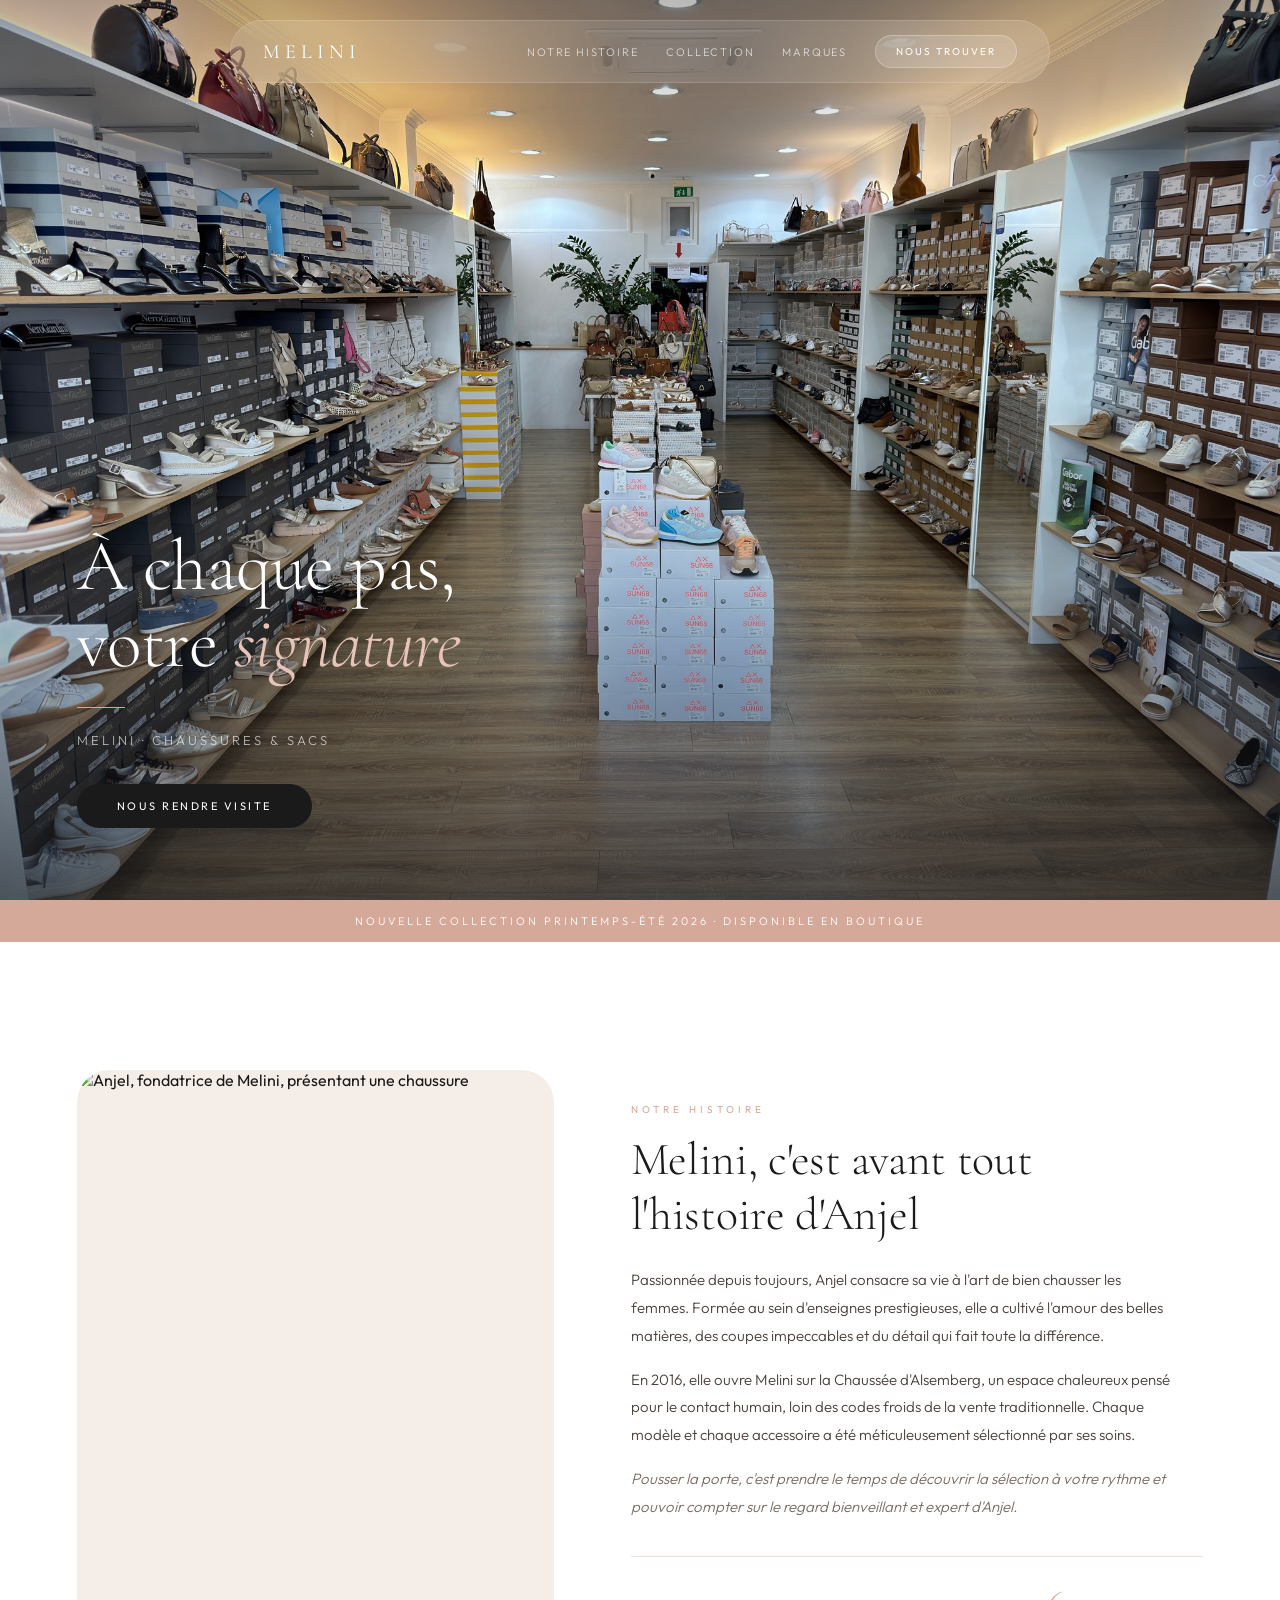
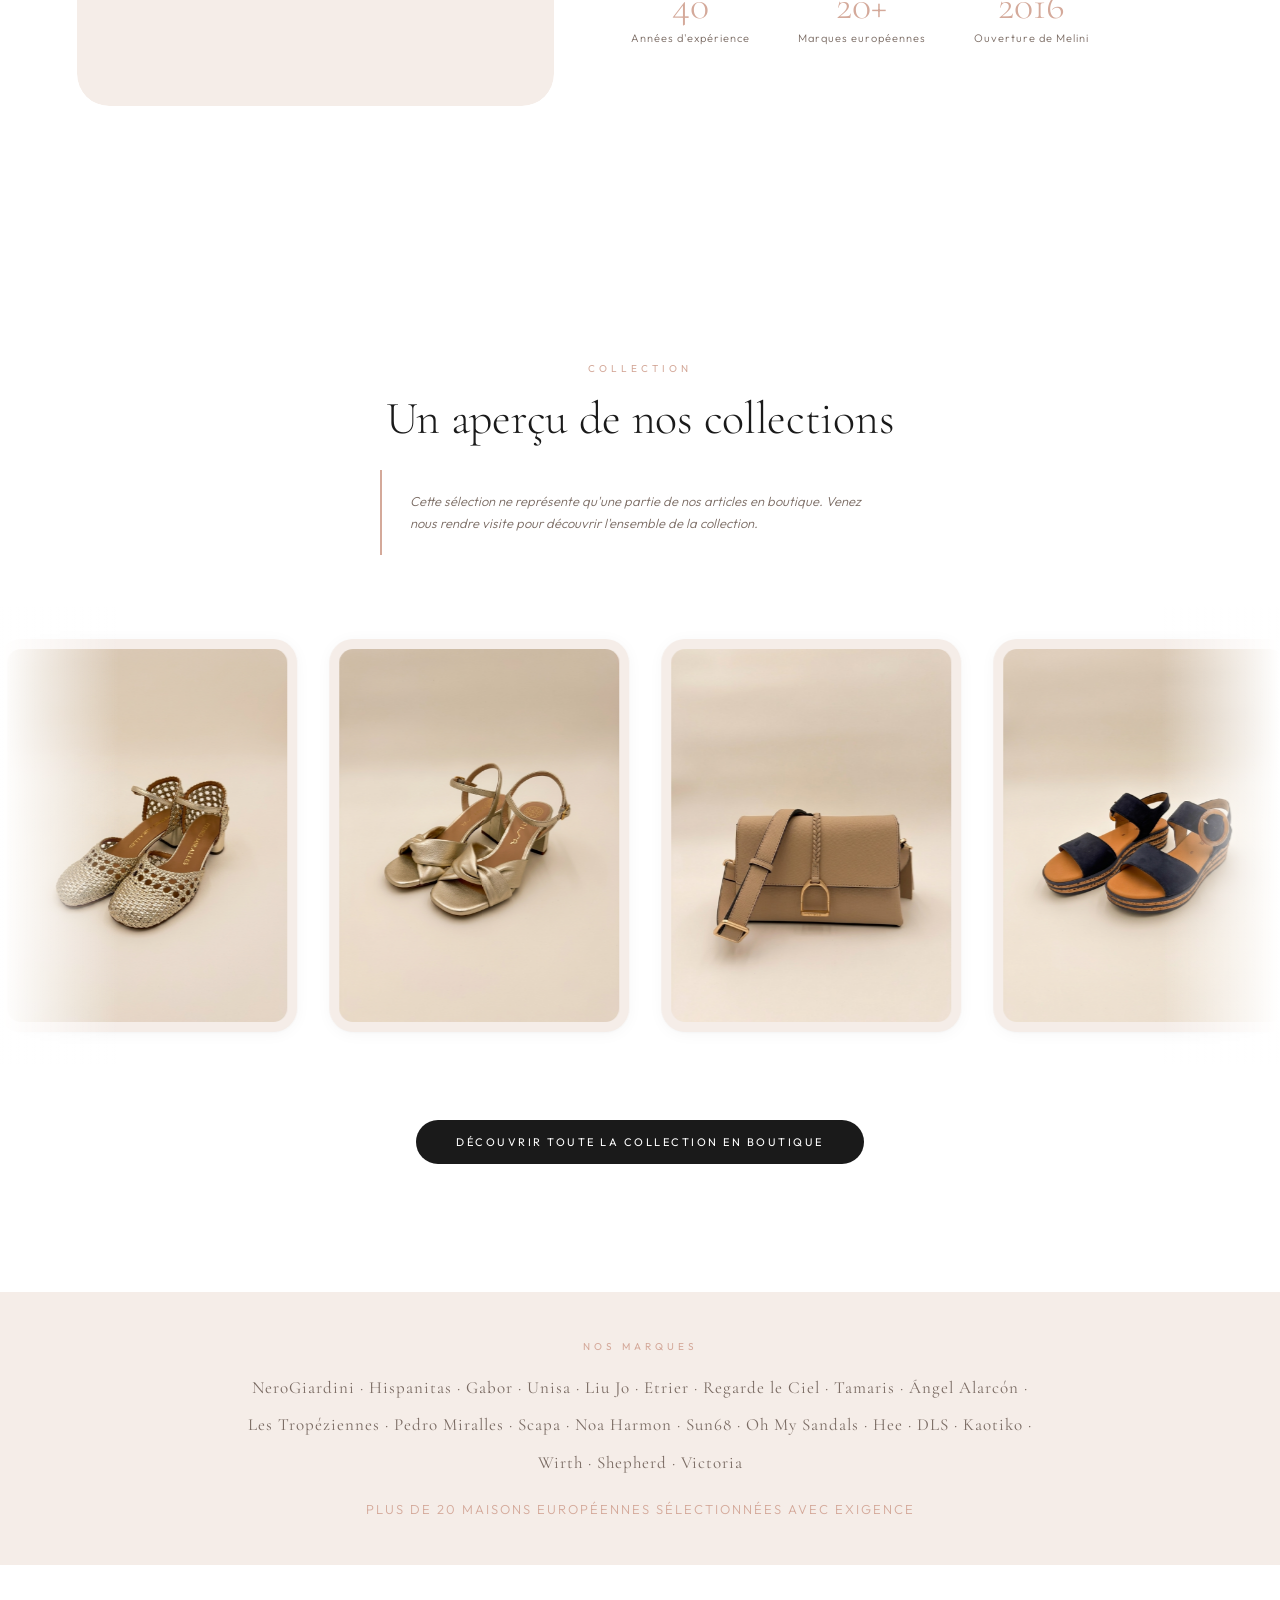
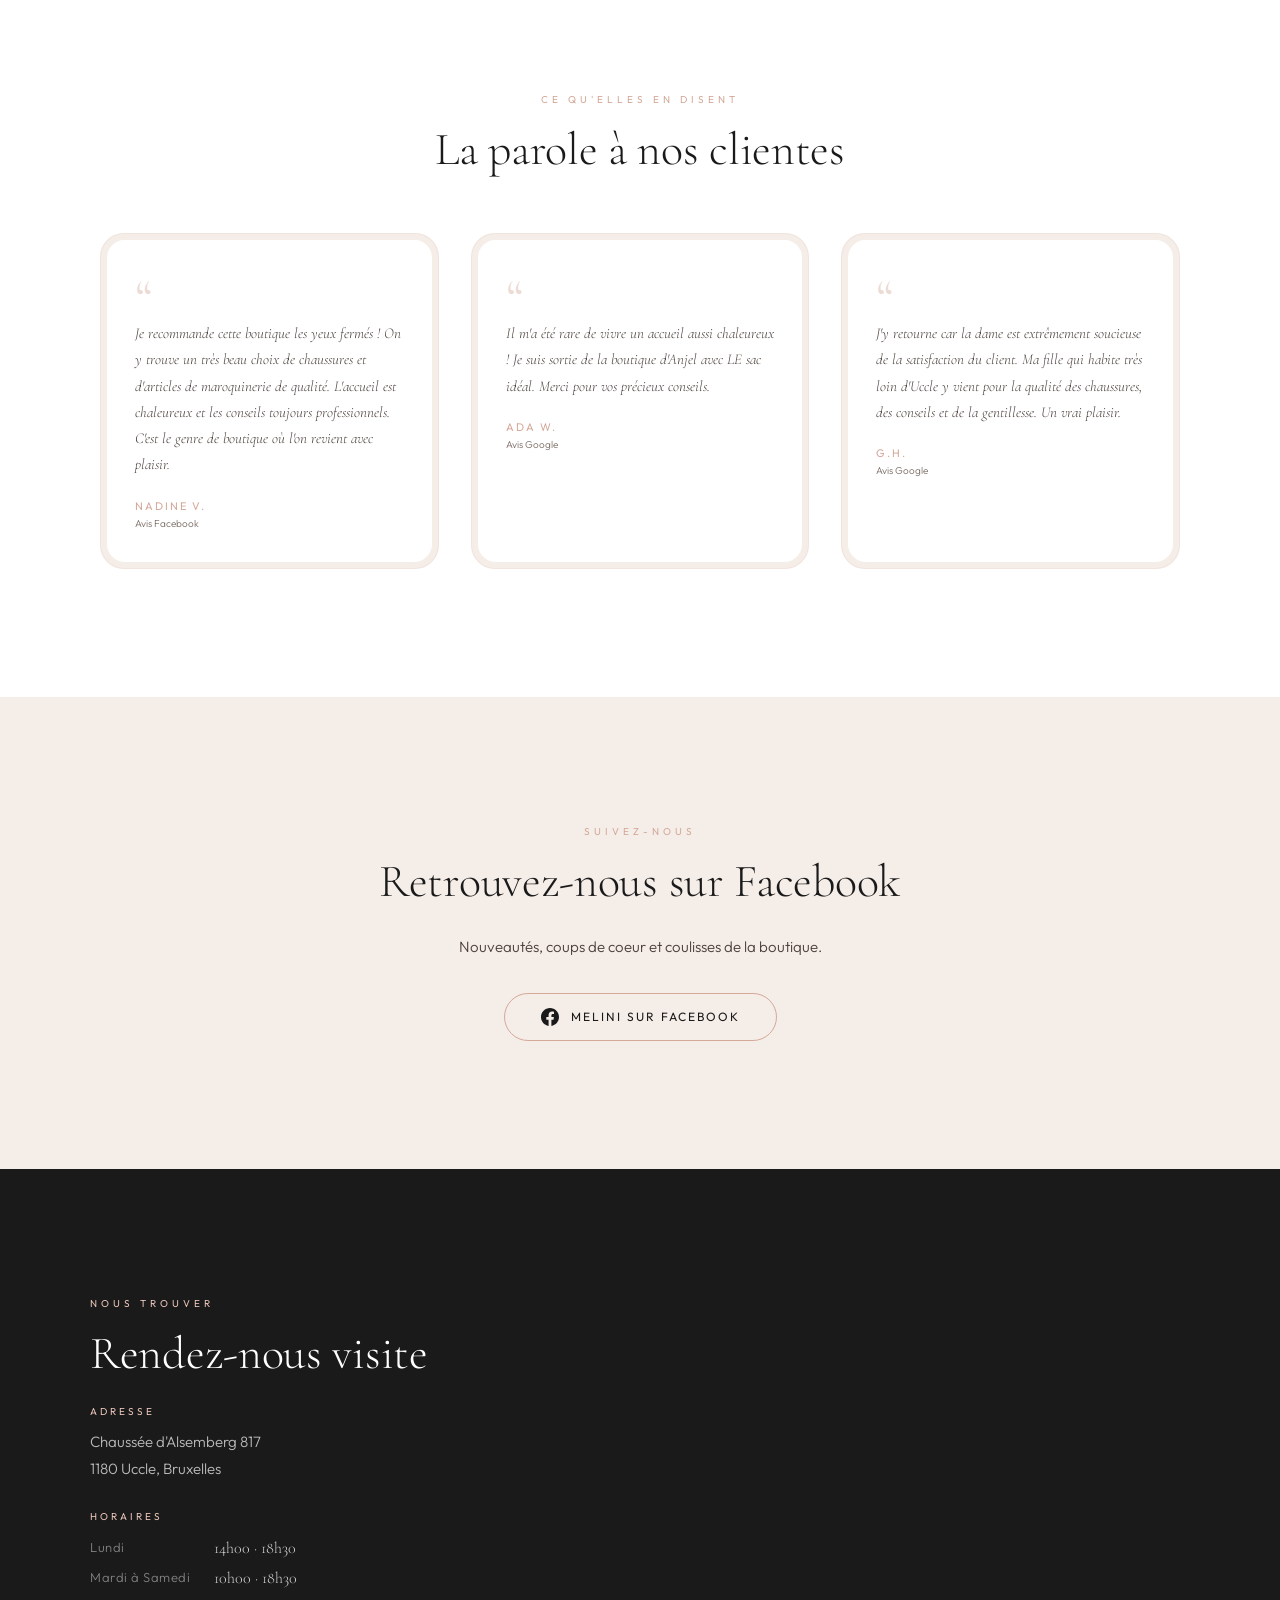
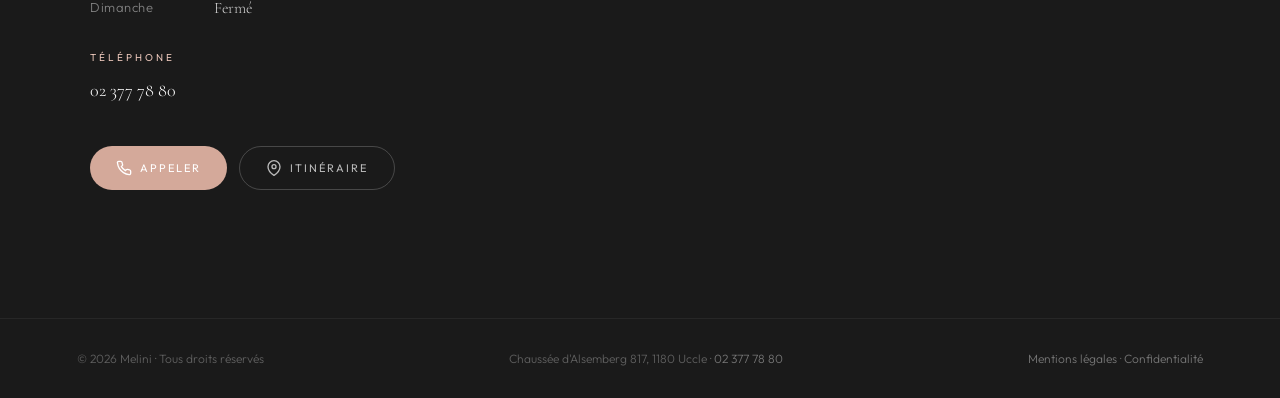
==== commit e3e0ed36: "Titre Google, hero simplifié, prévisualisation CMS · Titre Google → "Melini | Chaussures & Sacs à Uc" ====
--- a/index.html
+++ b/index.html
@@ -263,4 +263,4 @@
 
 <script src="script.js"></script>
 </body>
-</html>
+</html>
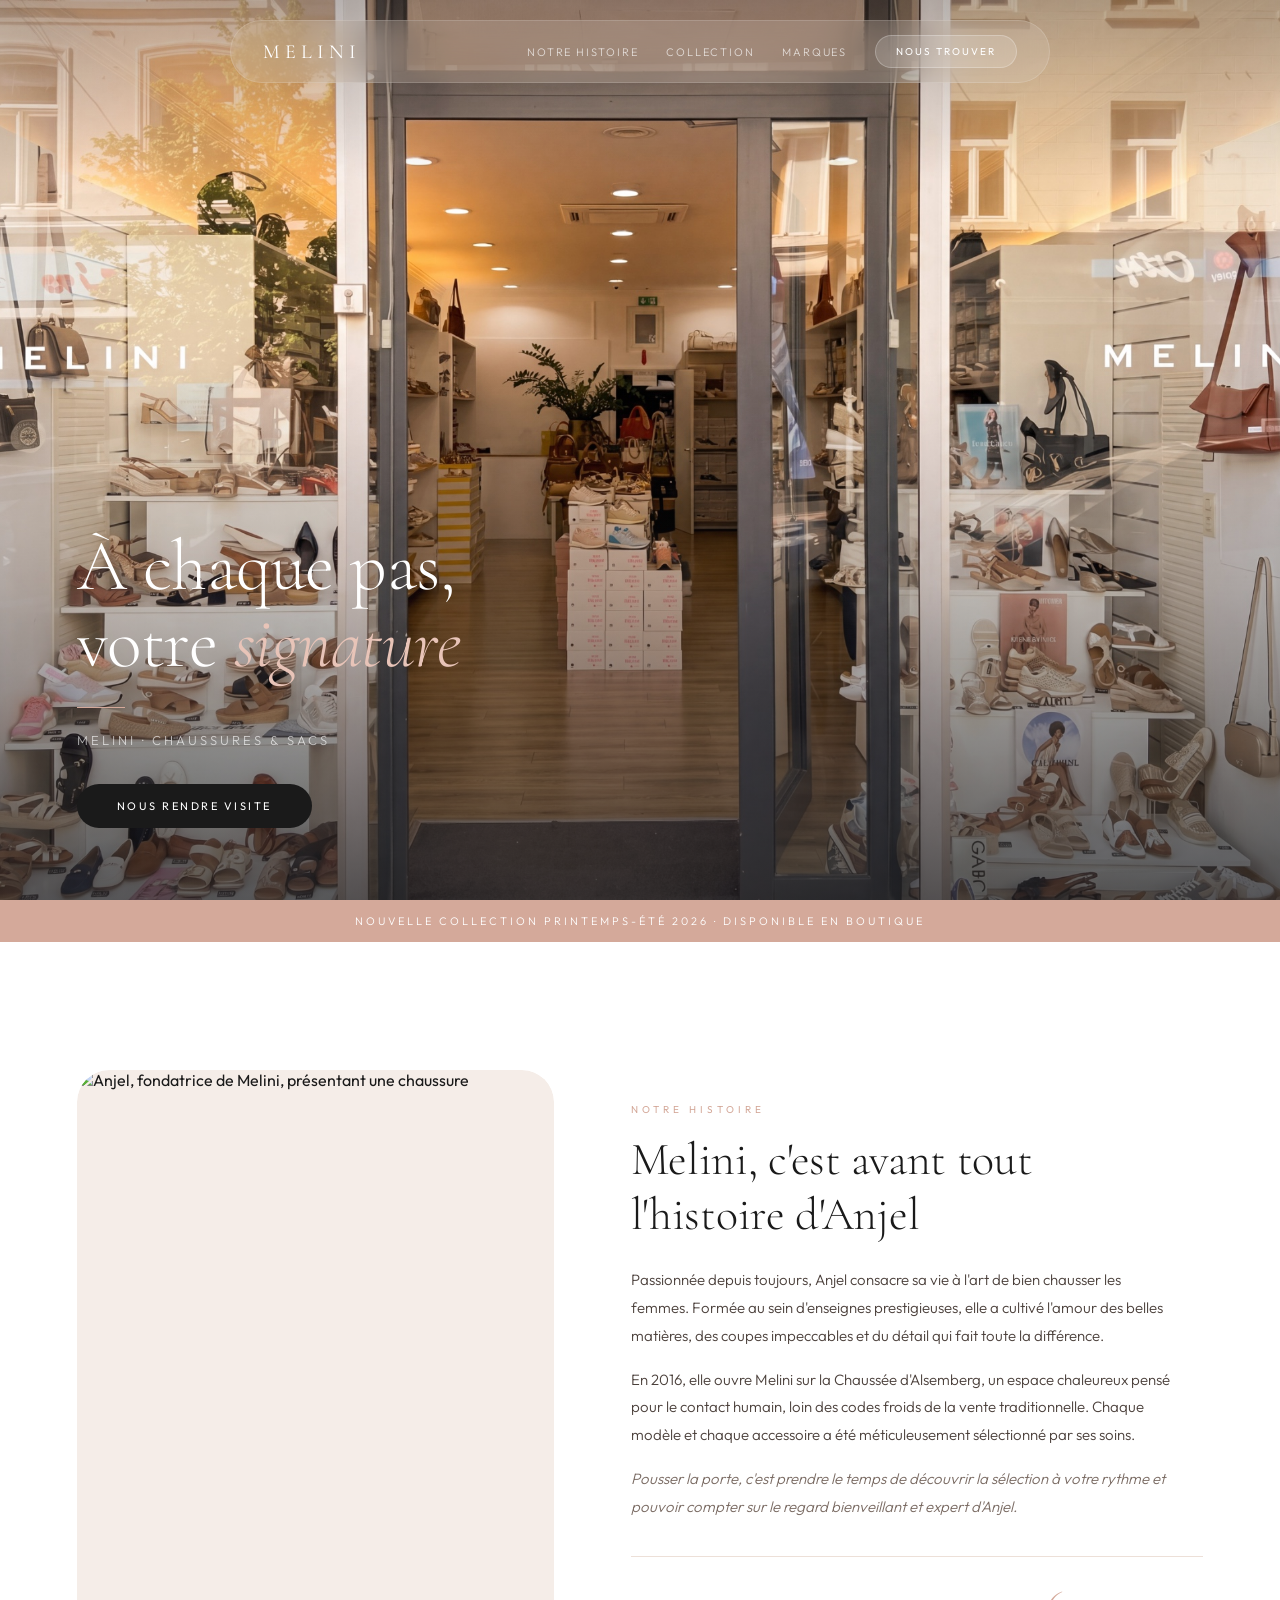
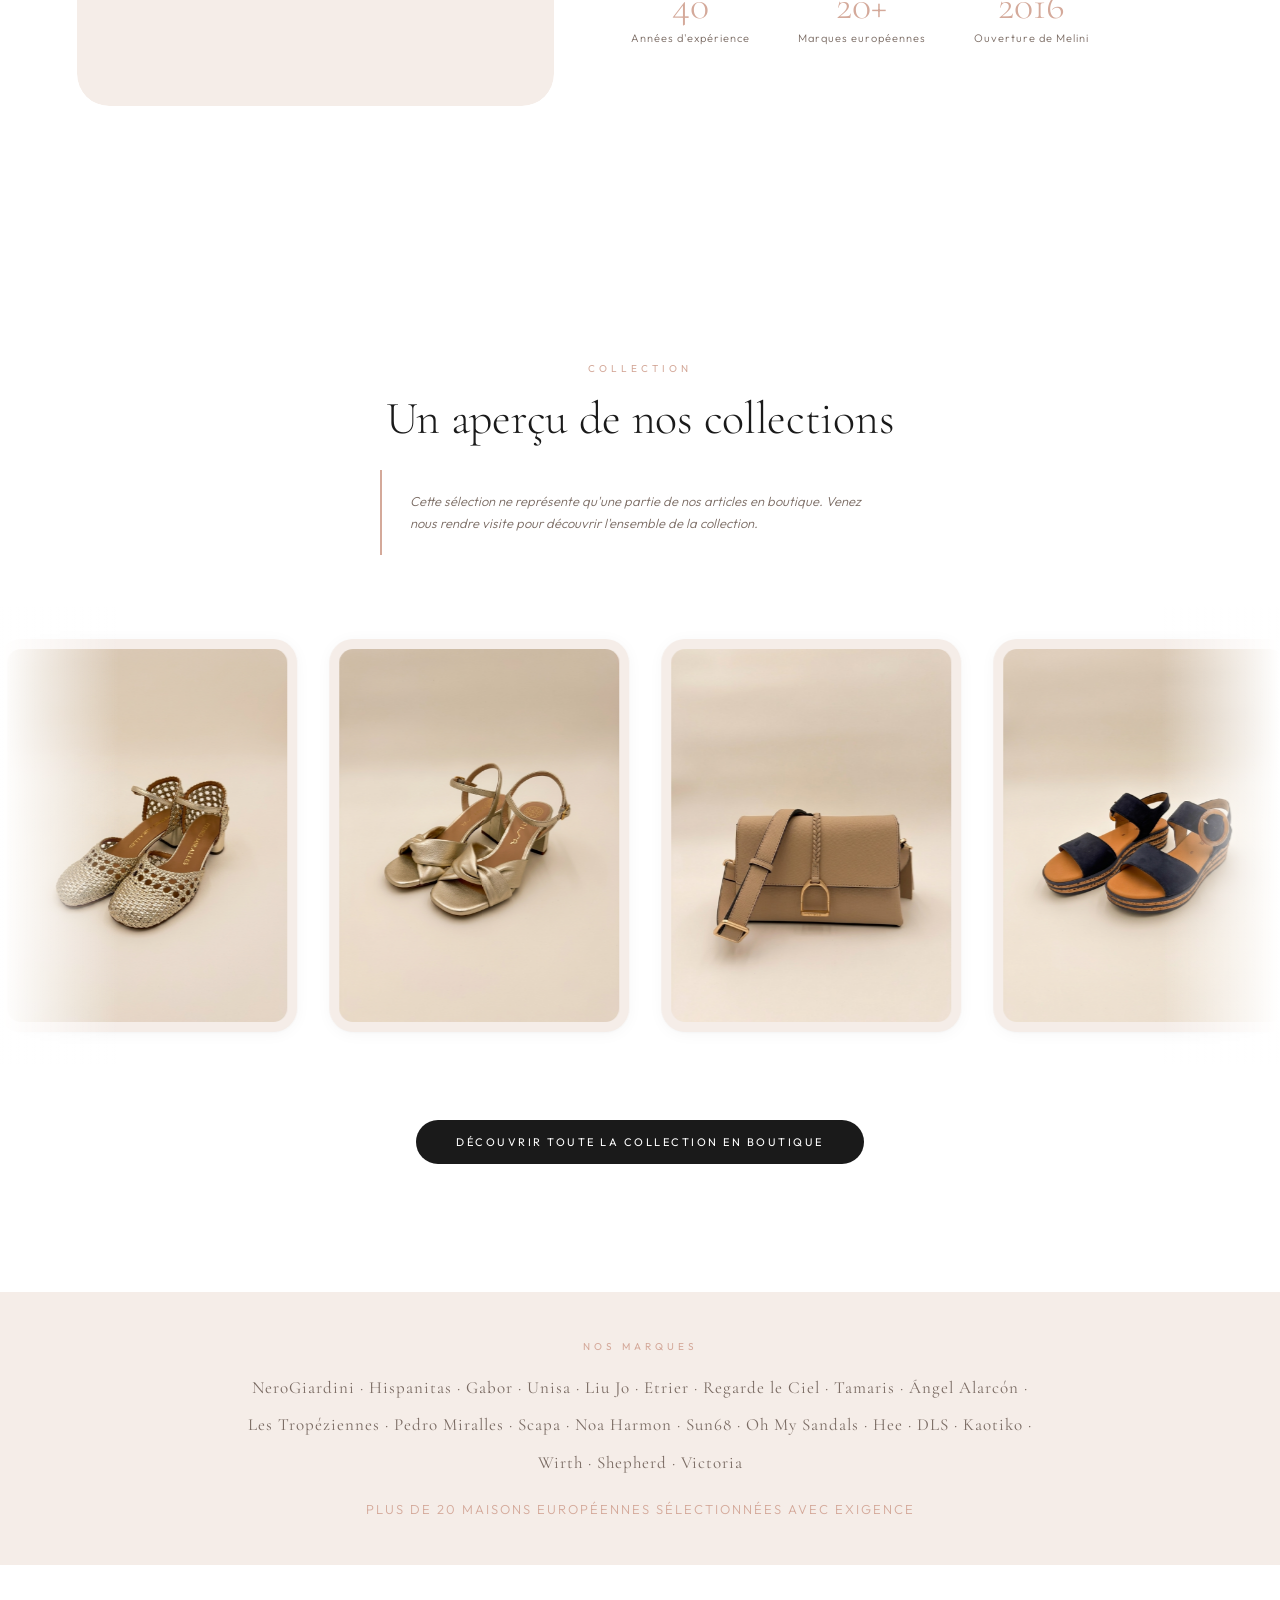
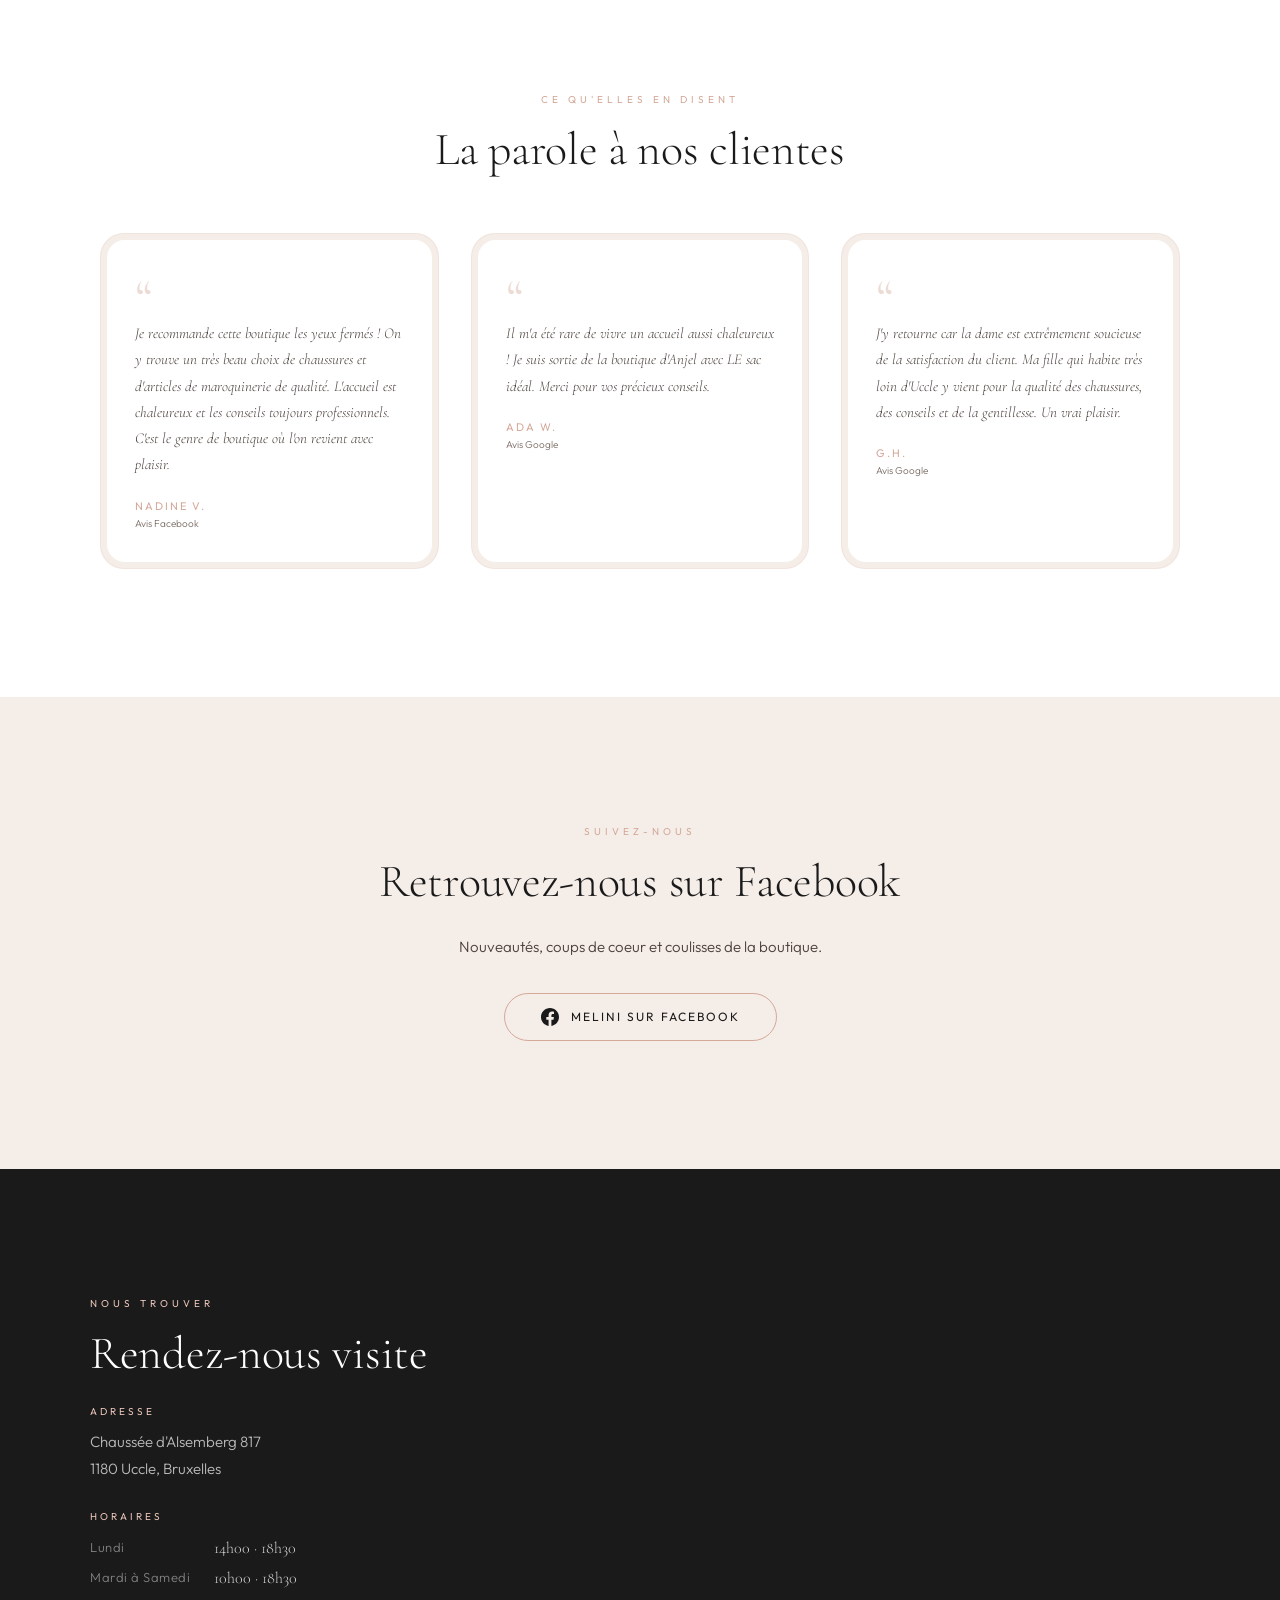
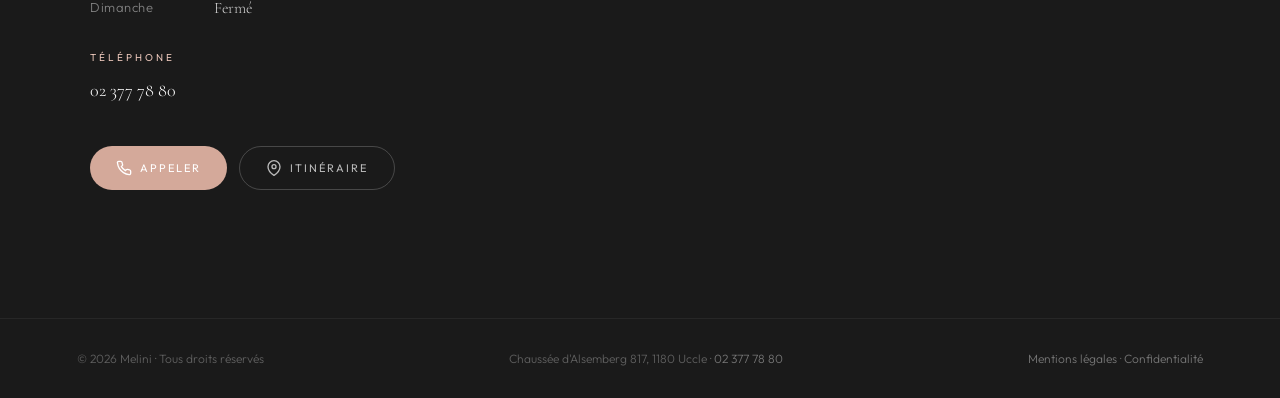
==== commit 30543404: "Intégration Vercel Web Analytics - Ajout du script /_vercel/insights/script.js (defer) dans index.ht" ====
--- a/index.html
+++ b/index.html
@@ -262,5 +262,6 @@
 </footer>
 
 <script src="script.js"></script>
+<script defer src="/_vercel/insights/script.js"></script>
 </body>
-</html>+</html>
--- a/style.css
+++ b/style.css
@@ -200,9 +200,14 @@
   width: 100%;
   height: 100%;
   object-fit: cover;
-  object-position: center 30%;
+  object-position: var(--hero-pos-desktop, 50% 30%);
   opacity: 0;
   transition: opacity 0.9s var(--ease-premium);
+}
+@media (max-width: 900px) {
+  .hero-image img {
+    object-position: var(--hero-pos-mobile, 50% 30%);
+  }
 }
 .hero-image img.loaded { opacity: 1; }
 .hero-image::after {
@@ -403,6 +408,7 @@
   transform: translateX(-50%);
   overflow: hidden;
   touch-action: pan-y;
+  overscroll-behavior-x: contain;
   -webkit-user-select: none;
   user-select: none;
   -webkit-tap-highlight-color: transparent;
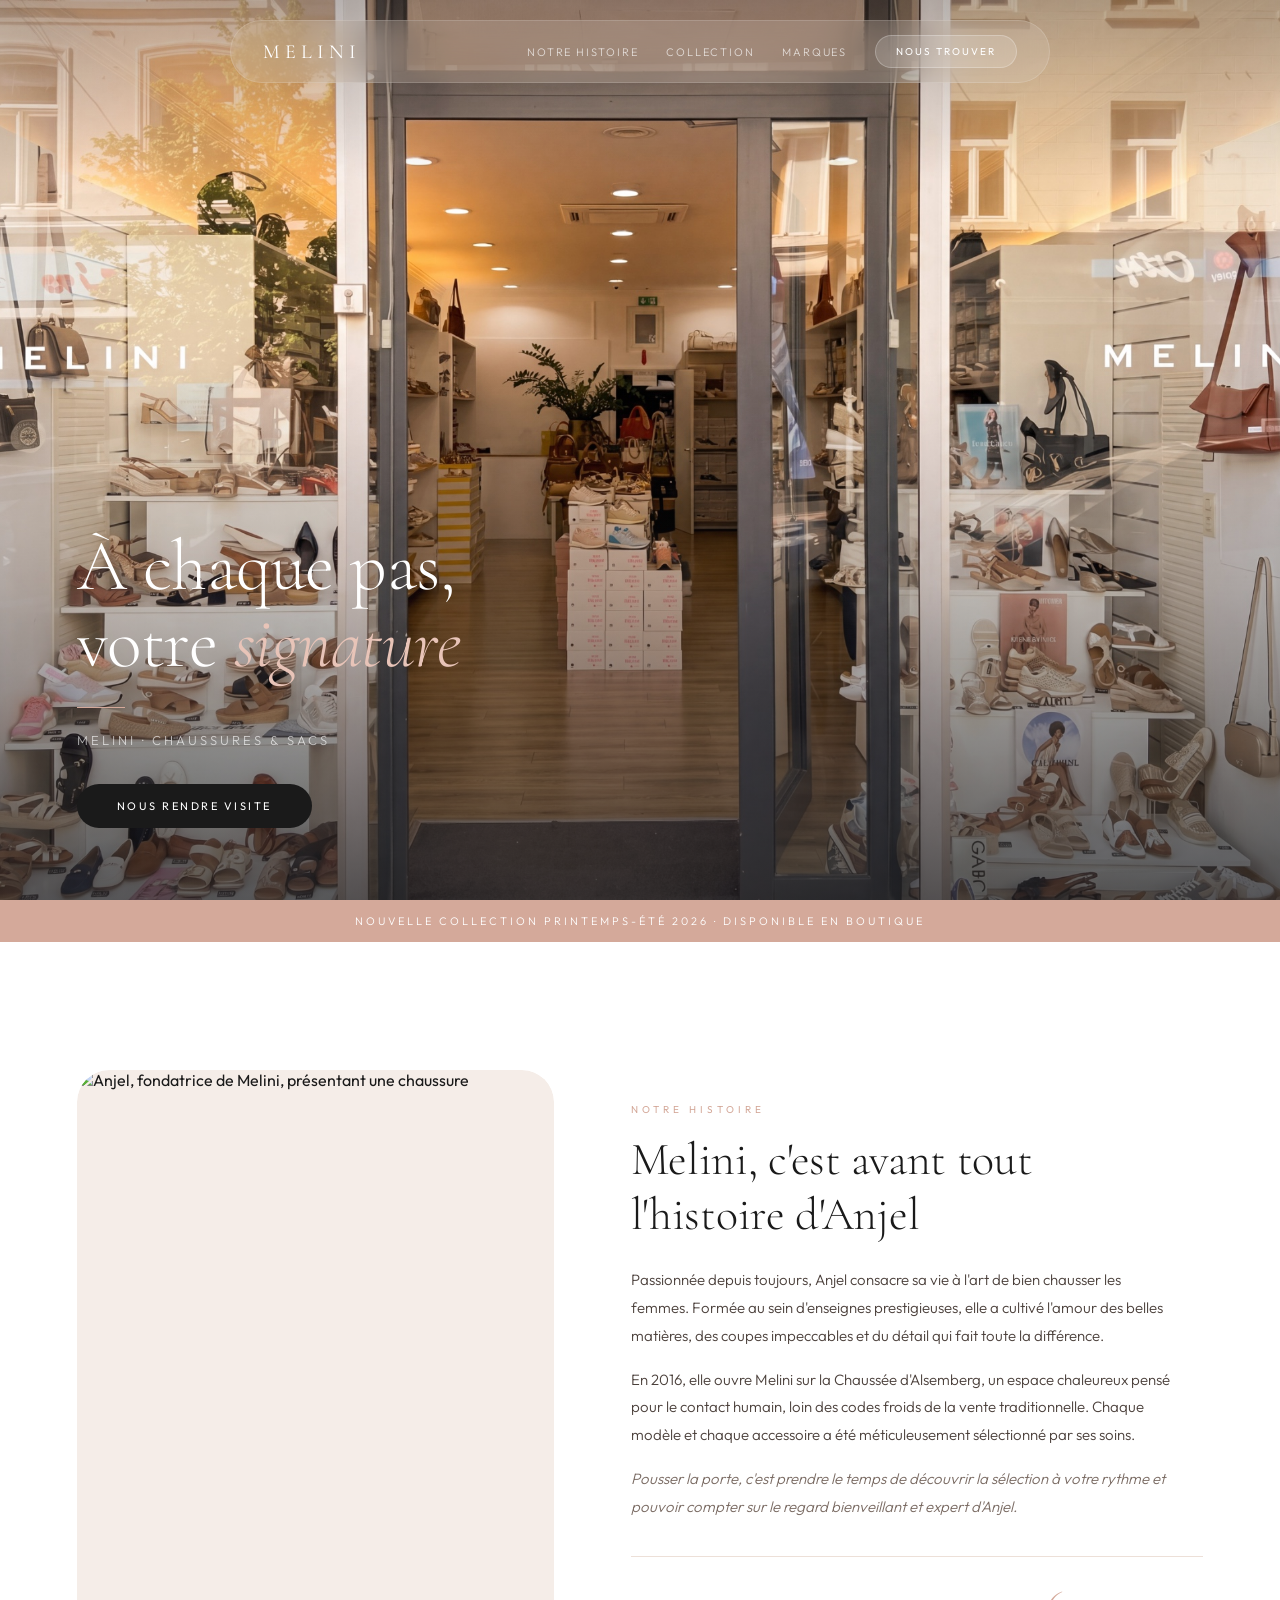
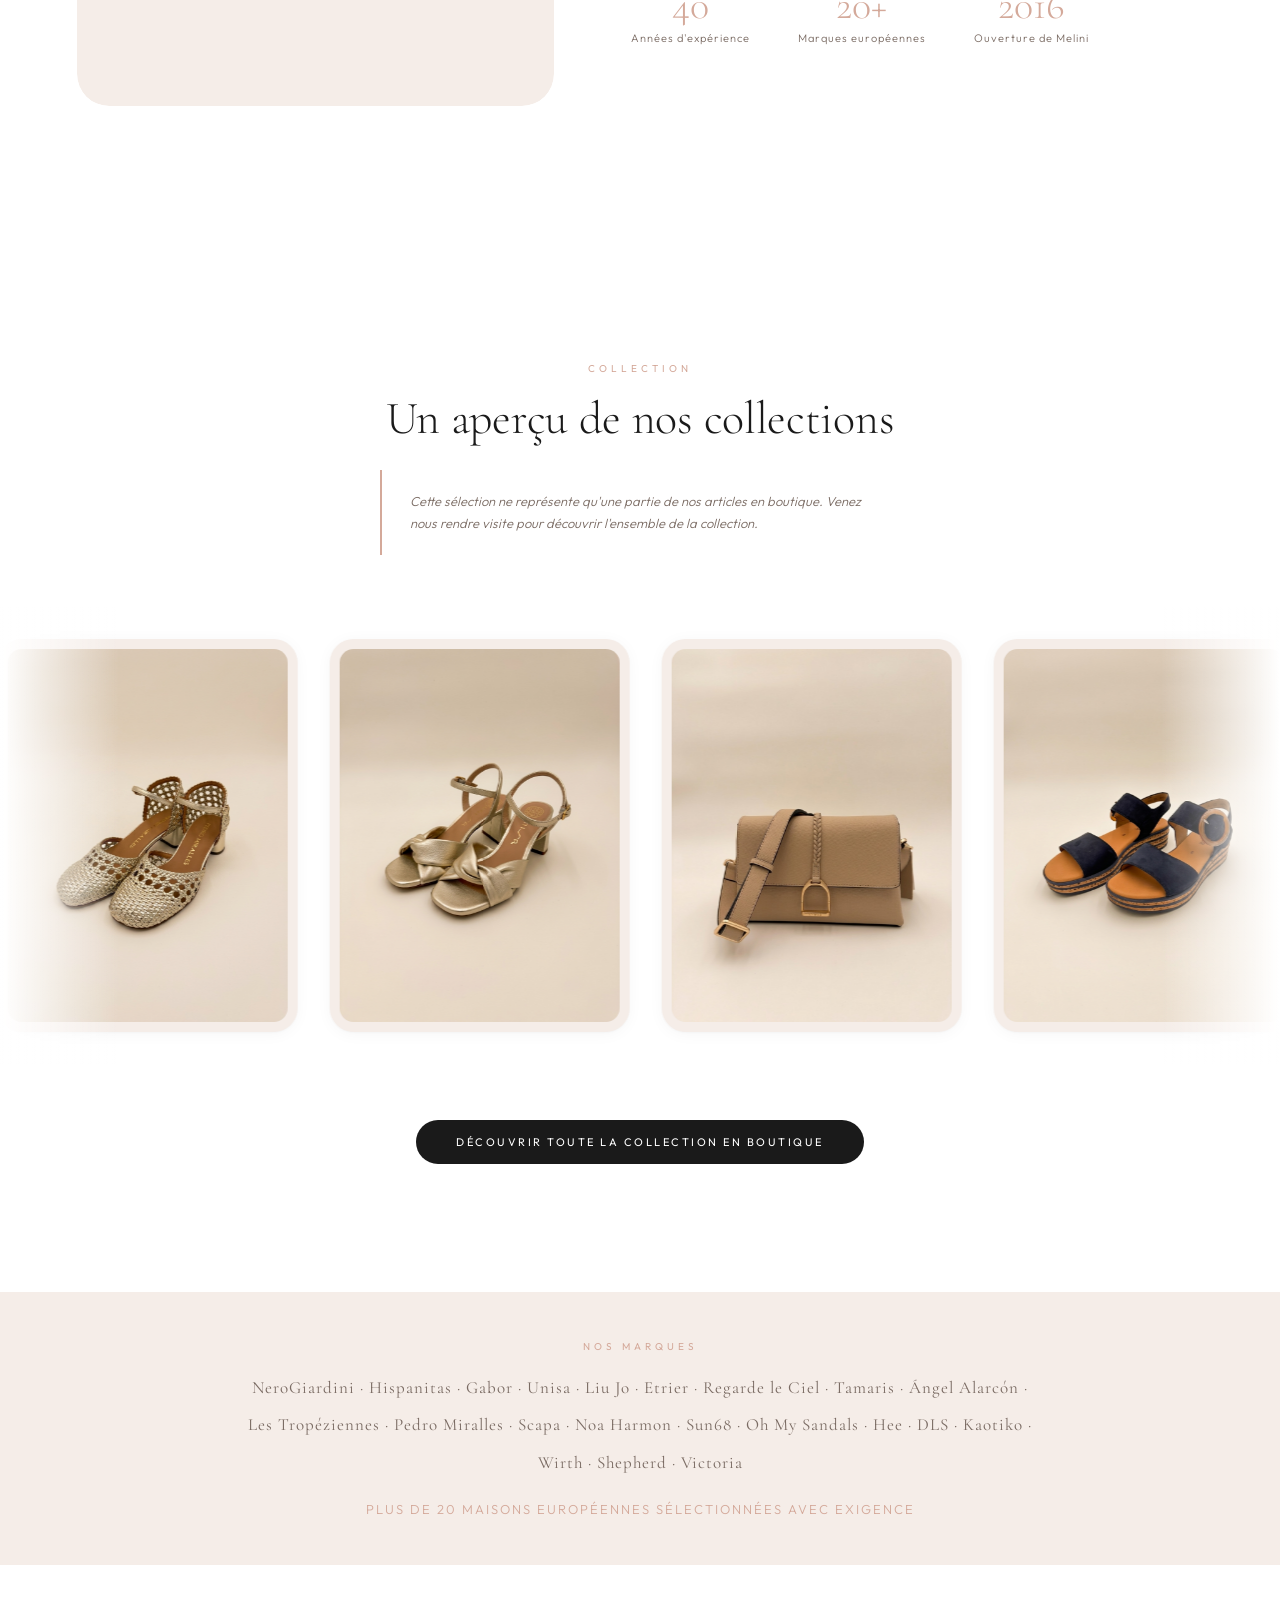
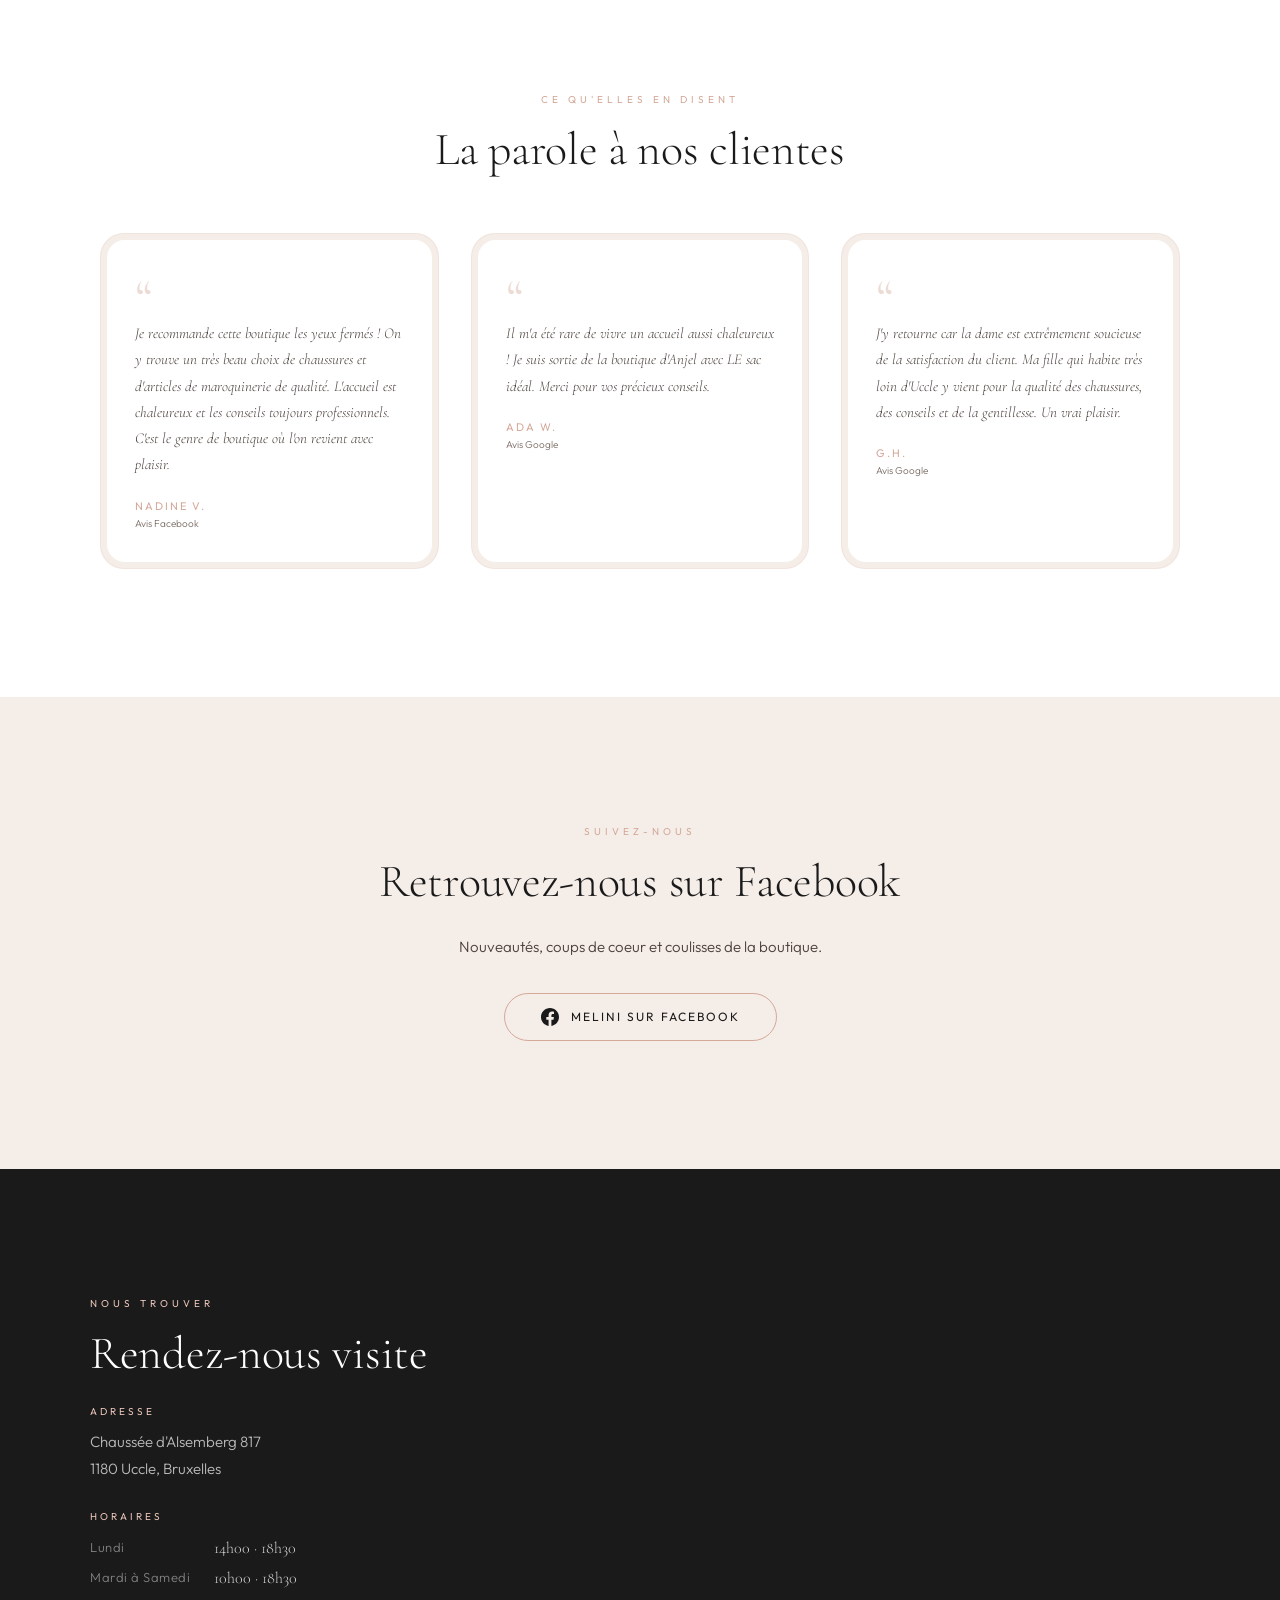
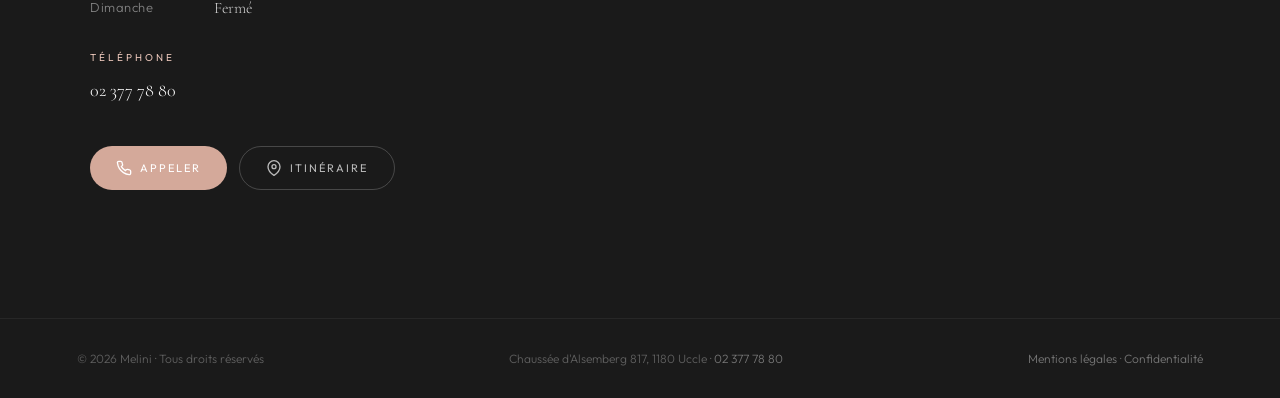
==== commit 38b2a5d8: "Install and configure Vercel Web Analytics # Vercel Web Analytics Implementation  ## Summary Success" ====
--- a/index.html
+++ b/index.html
@@ -33,6 +33,12 @@
 <link href="https://fonts.googleapis.com/css2?family=Cormorant+Garamond:ital,wght@0,300;0,400;0,500;0,600;1,300;1,400&family=Outfit:wght@200;300;400;500&display=swap" rel="stylesheet">
 <link rel="stylesheet" href="style.css">
 
+<!-- Vercel Web Analytics -->
+<script>
+  window.va = window.va || function () { (window.vaq = window.vaq || []).push(arguments); };
+</script>
+<script defer src="/_vercel/insights/script.js"></script>
+
 <script type="application/ld+json">
 {
   "@context": "https://schema.org",
@@ -262,6 +268,5 @@
 </footer>
 
 <script src="script.js"></script>
-<script defer src="/_vercel/insights/script.js"></script>
 </body>
 </html>
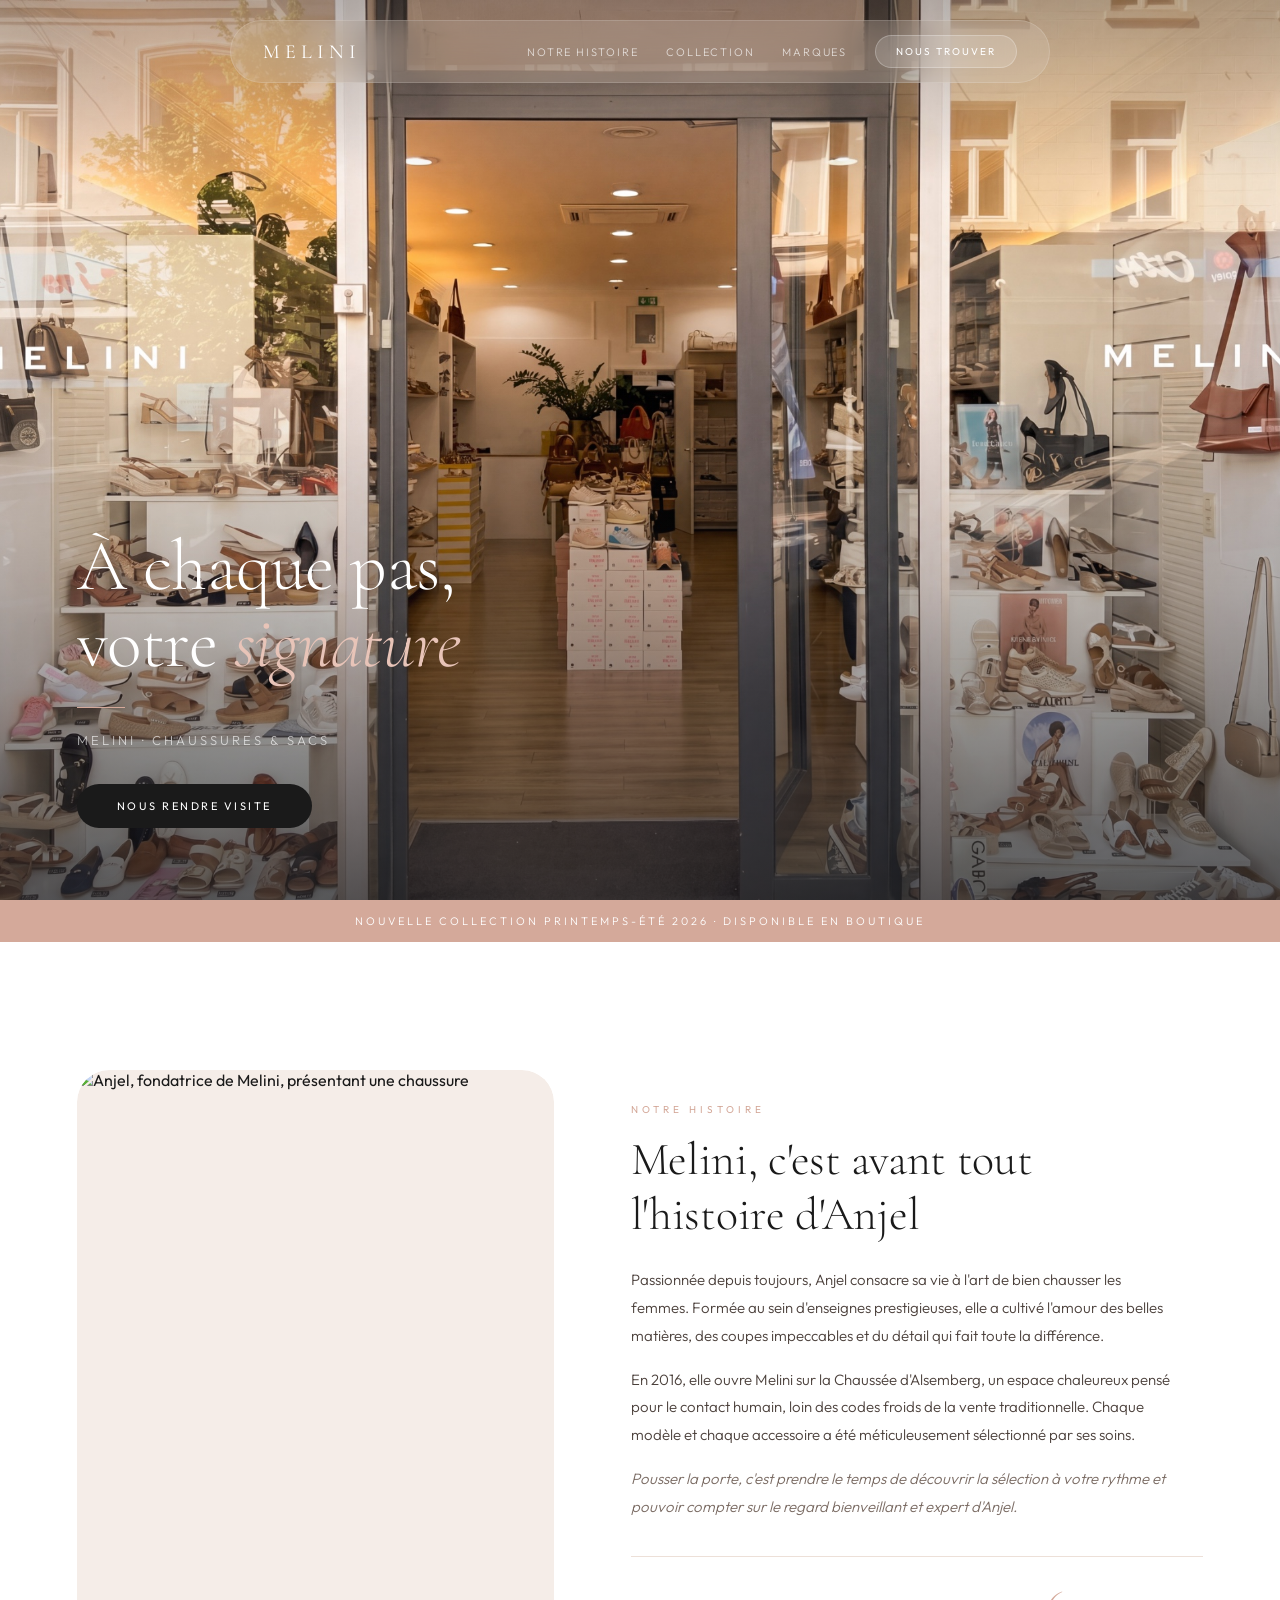
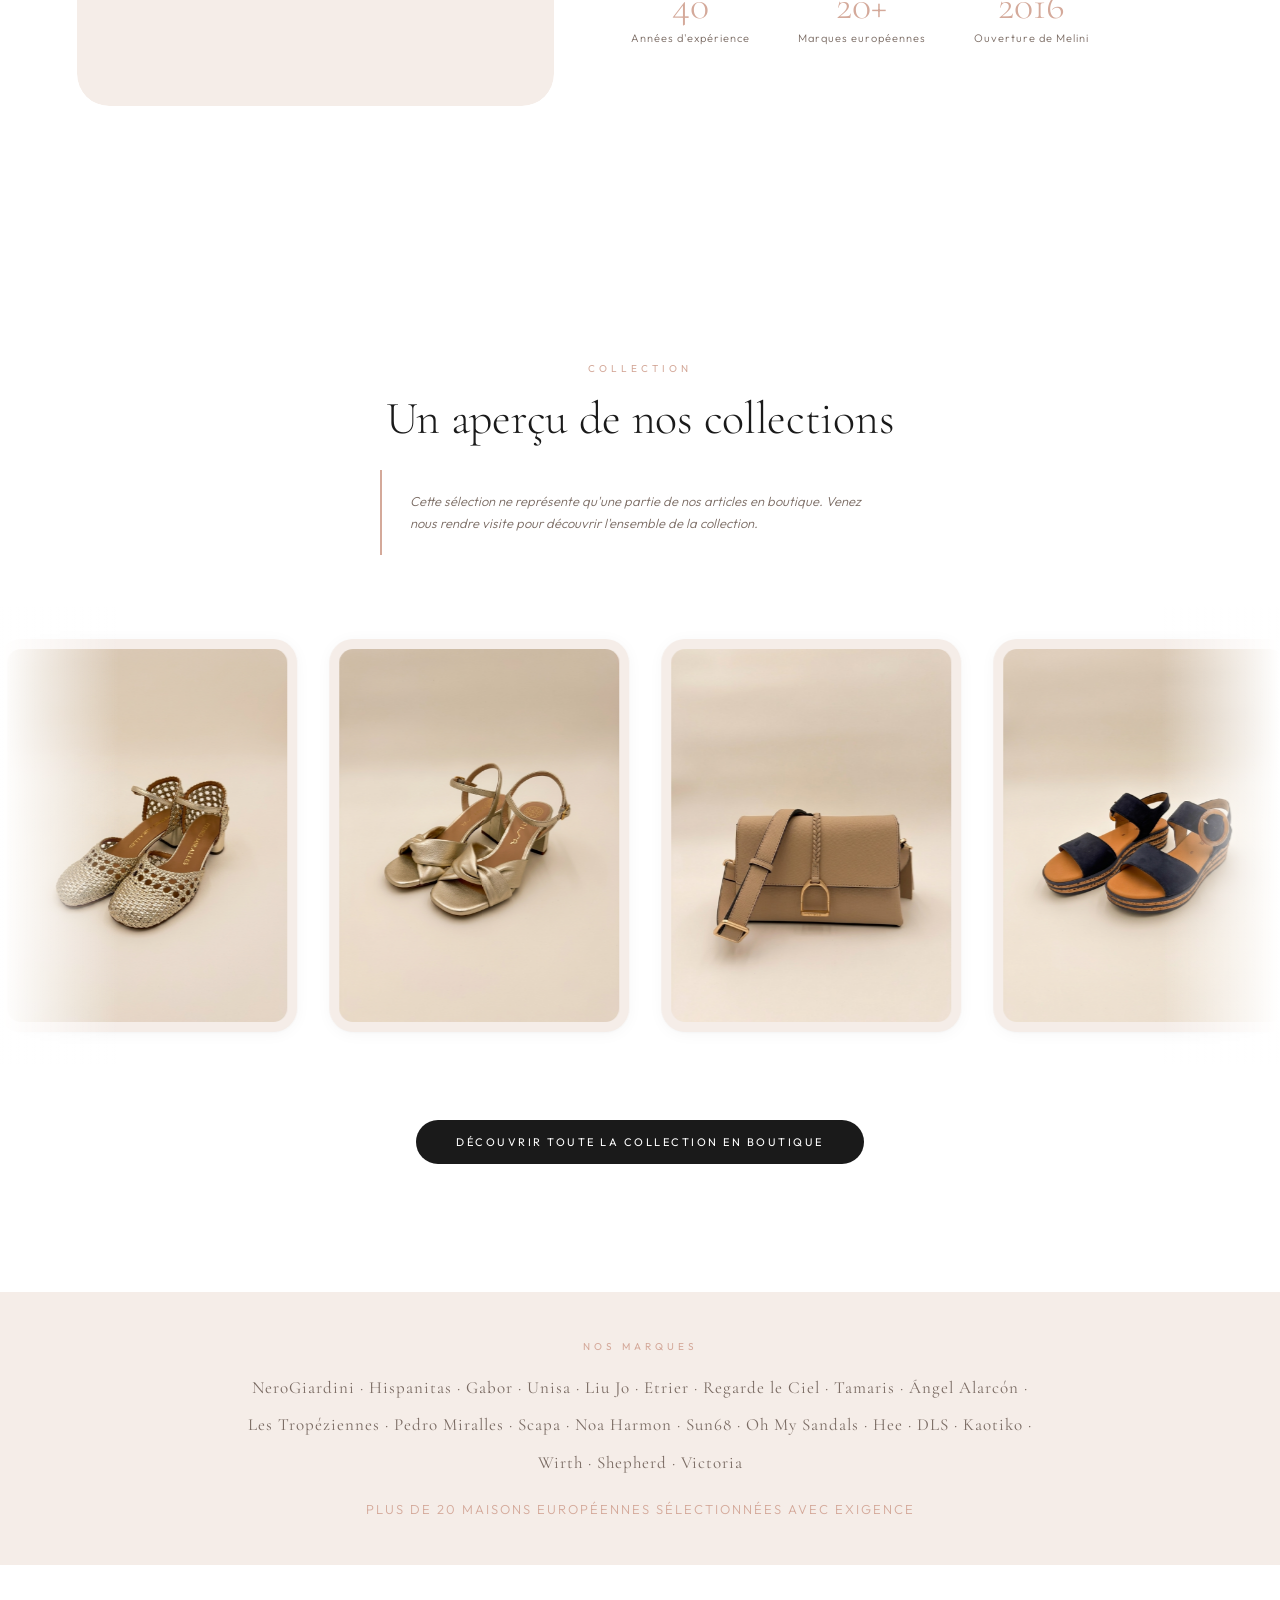
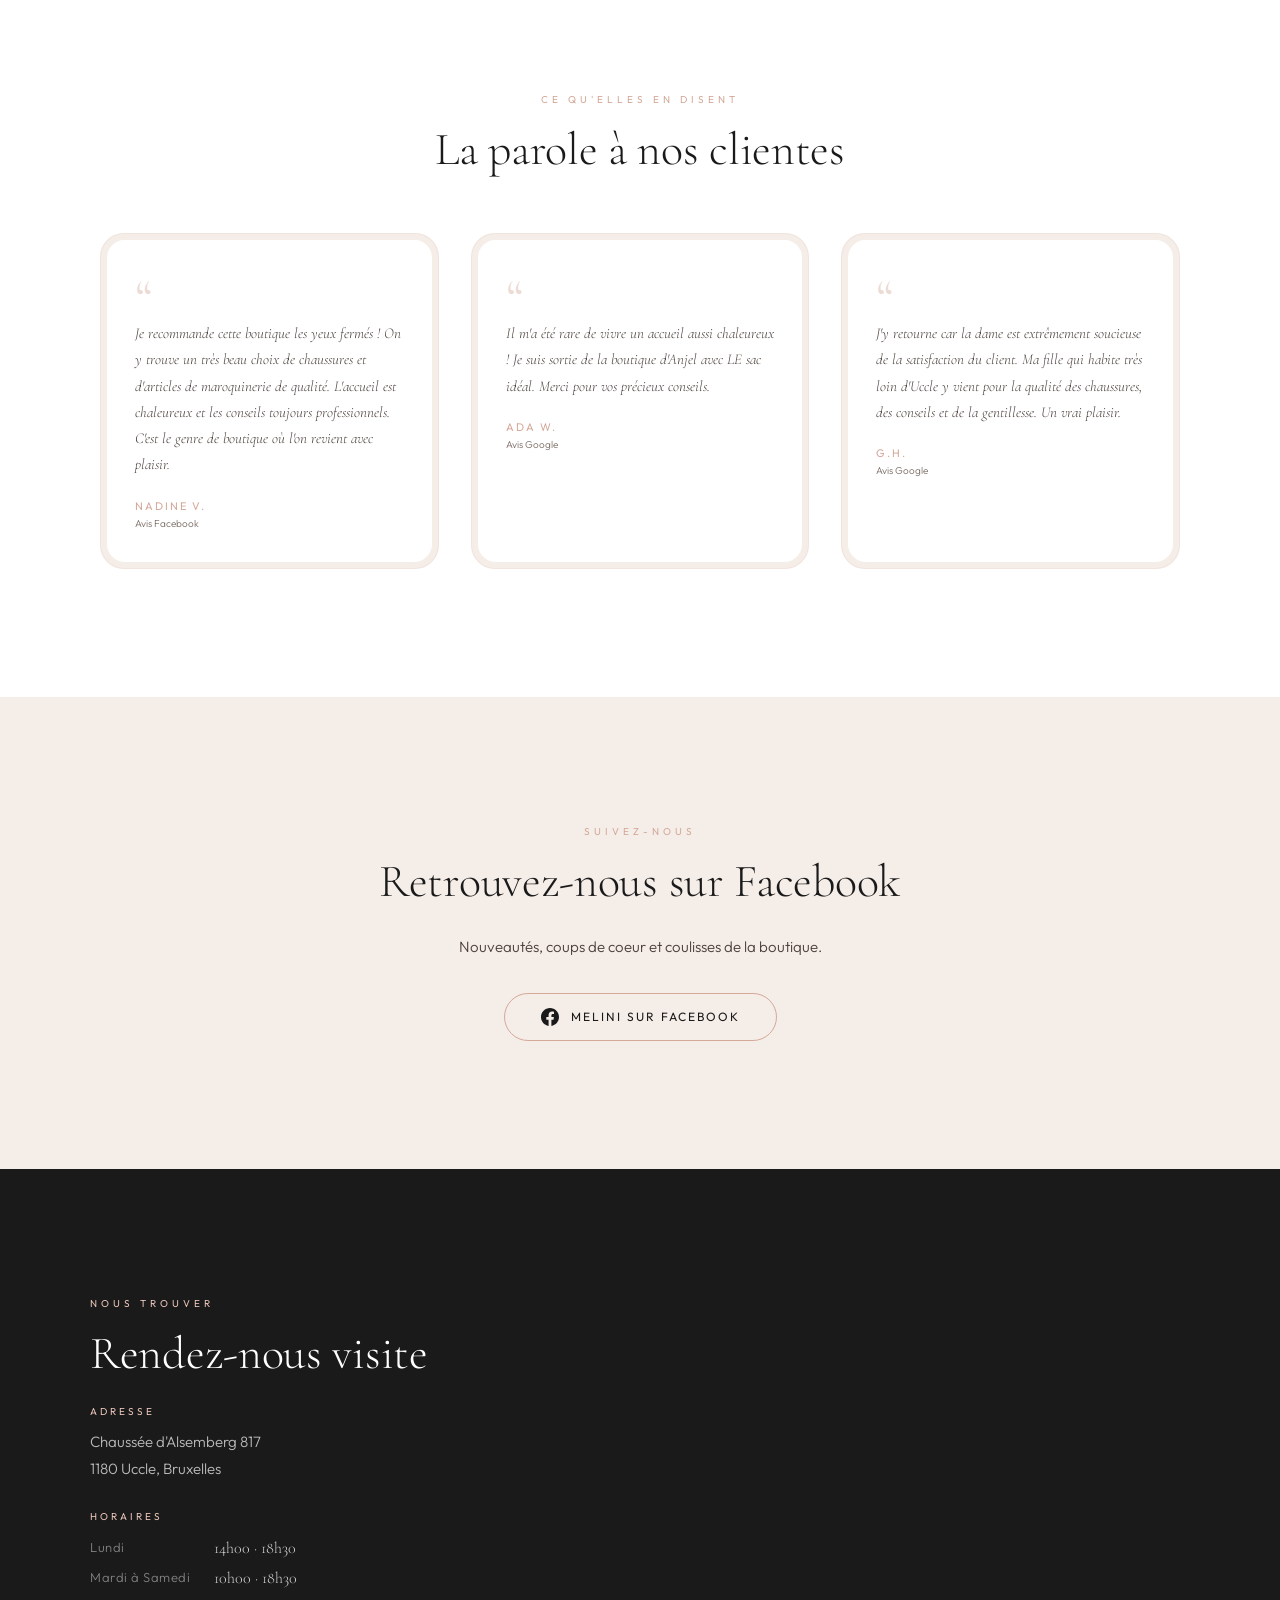
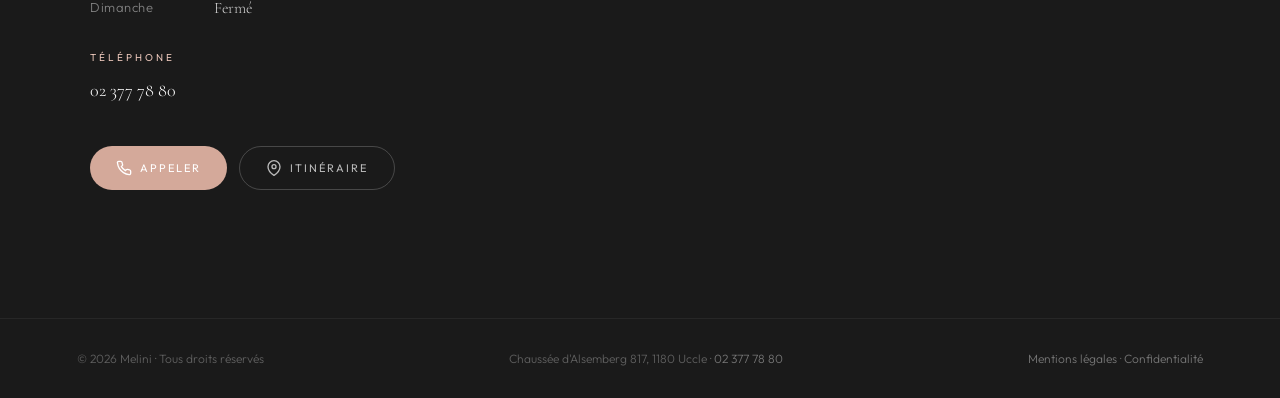
==== commit 0ea251eb: "fix: hero image src pointe vers la photo actuelle (supprime le flash de l'ancienne image au chargeme" ====
--- a/index.html
+++ b/index.html
@@ -98,7 +98,7 @@
 <!-- ─── HERO ─── -->
 <header class="hero">
   <div class="hero-image">
-    <img id="cms-hero-img" src="images/plante_melini.jpg" alt="Boutique Melini, chaussures et sacs femme à Uccle, Bruxelles" fetchpriority="high">
+    <img id="cms-hero-img" src="/images/uploads/hero_1778698601630.jpg" alt="Boutique Melini, chaussures et sacs femme à Uccle, Bruxelles" fetchpriority="high">
   </div>
   <div class="hero-content">
     <h1 class="reveal reveal-d1">À chaque pas,<br>votre <em>signature</em></h1>
@@ -235,7 +235,7 @@
           <table class="horaires-table" id="cms-horaires">
             <tr><td>Lundi</td><td id="cms-h-lundi">14h00 &middot; 18h30</td></tr>
             <tr><td>Mardi &agrave; Samedi</td><td id="cms-h-mardi">10h00 &middot; 18h30</td></tr>
-            <tr><td>Dimanche</td><td id="cms-h-dimanche">Ferm&eacute;</td></tr>
+            <tr><td>Dimanche</td><td id="cms-h-dimanche">Fermé</td></tr>
           </table>
         </div>
         <div class="contact-block">
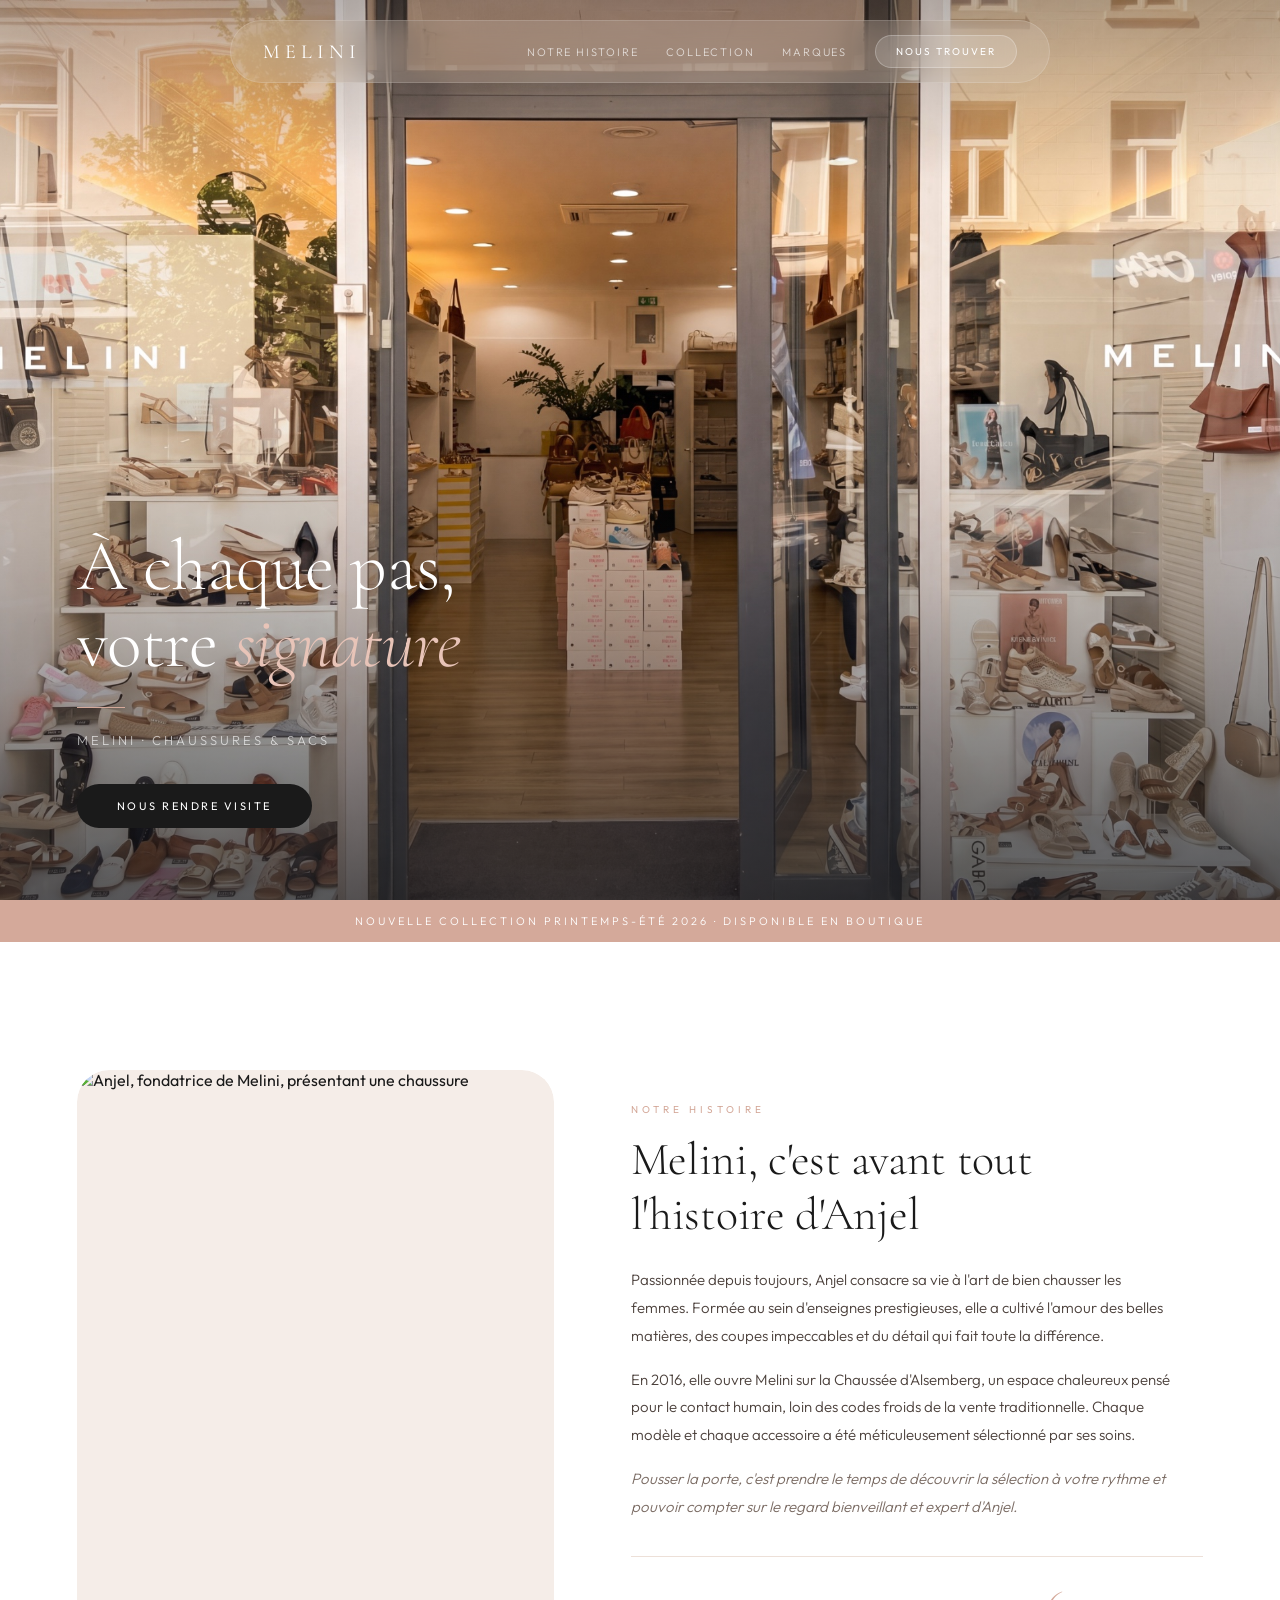
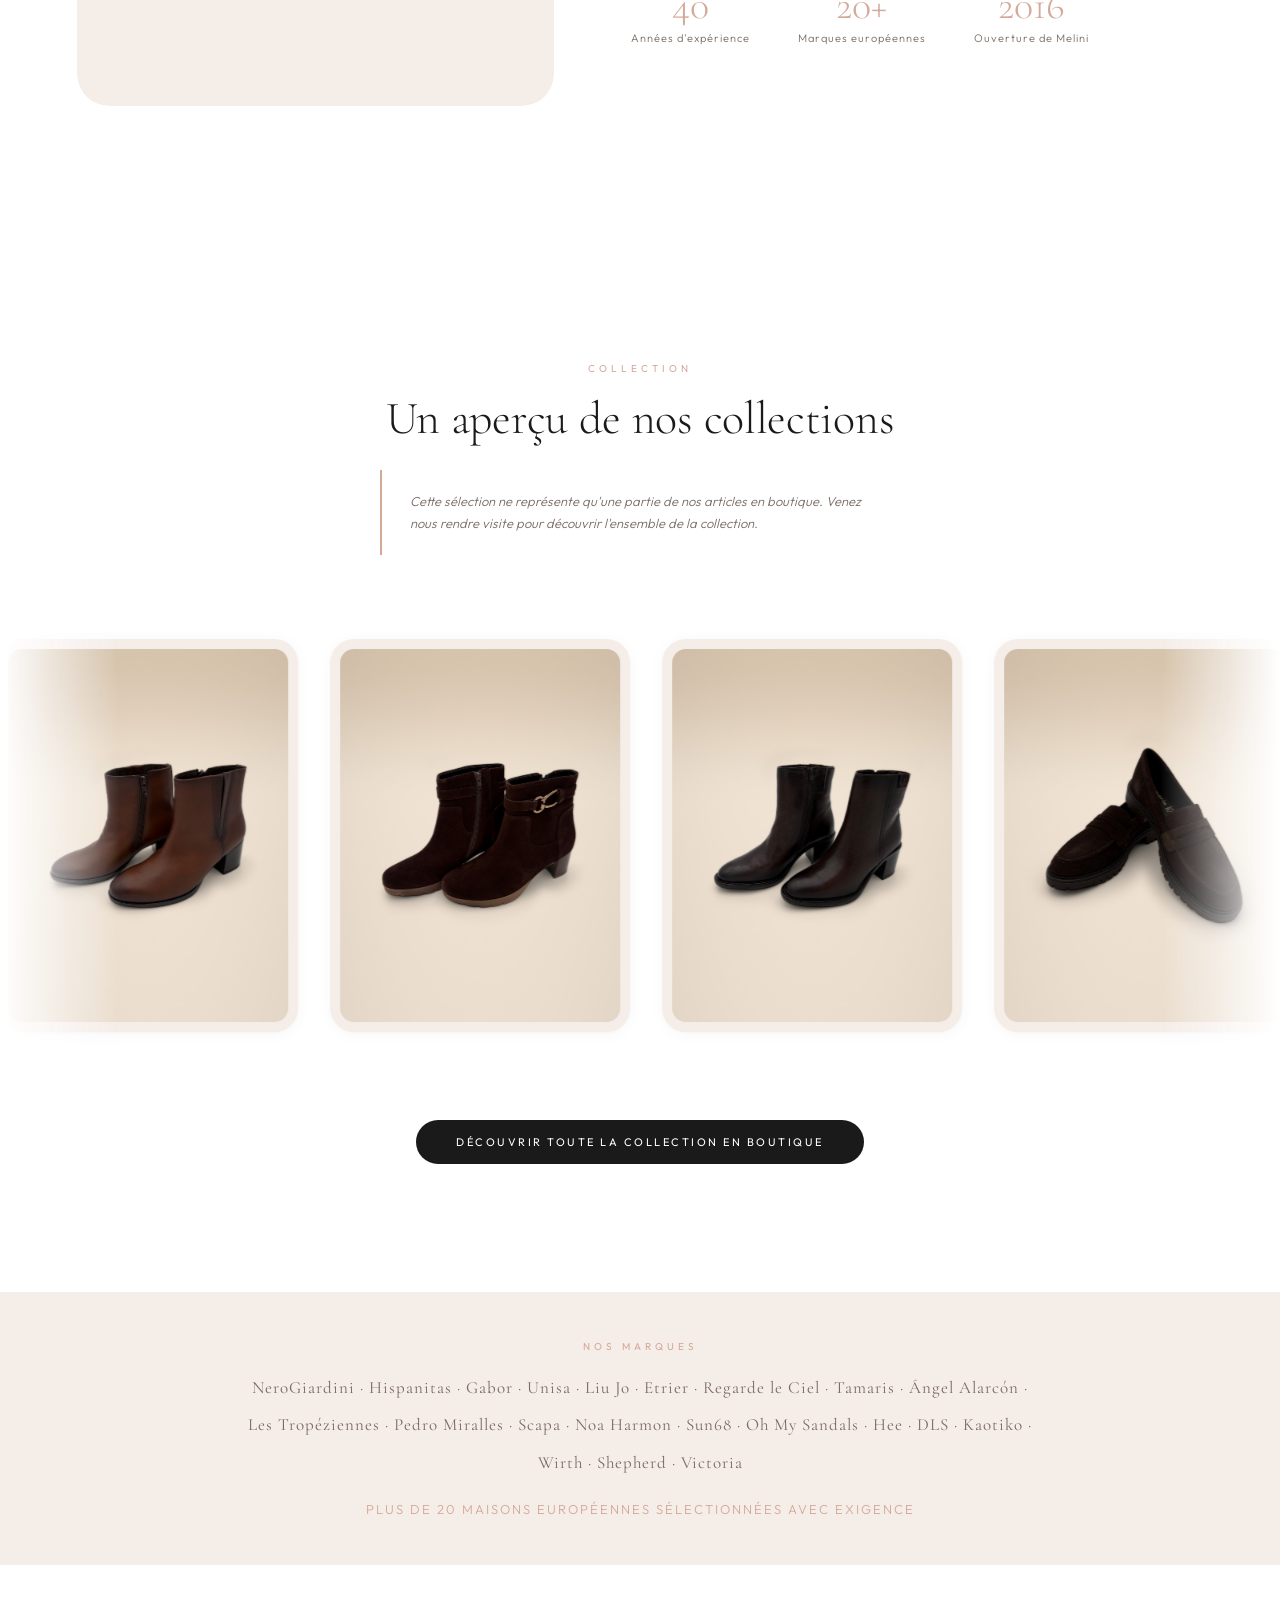
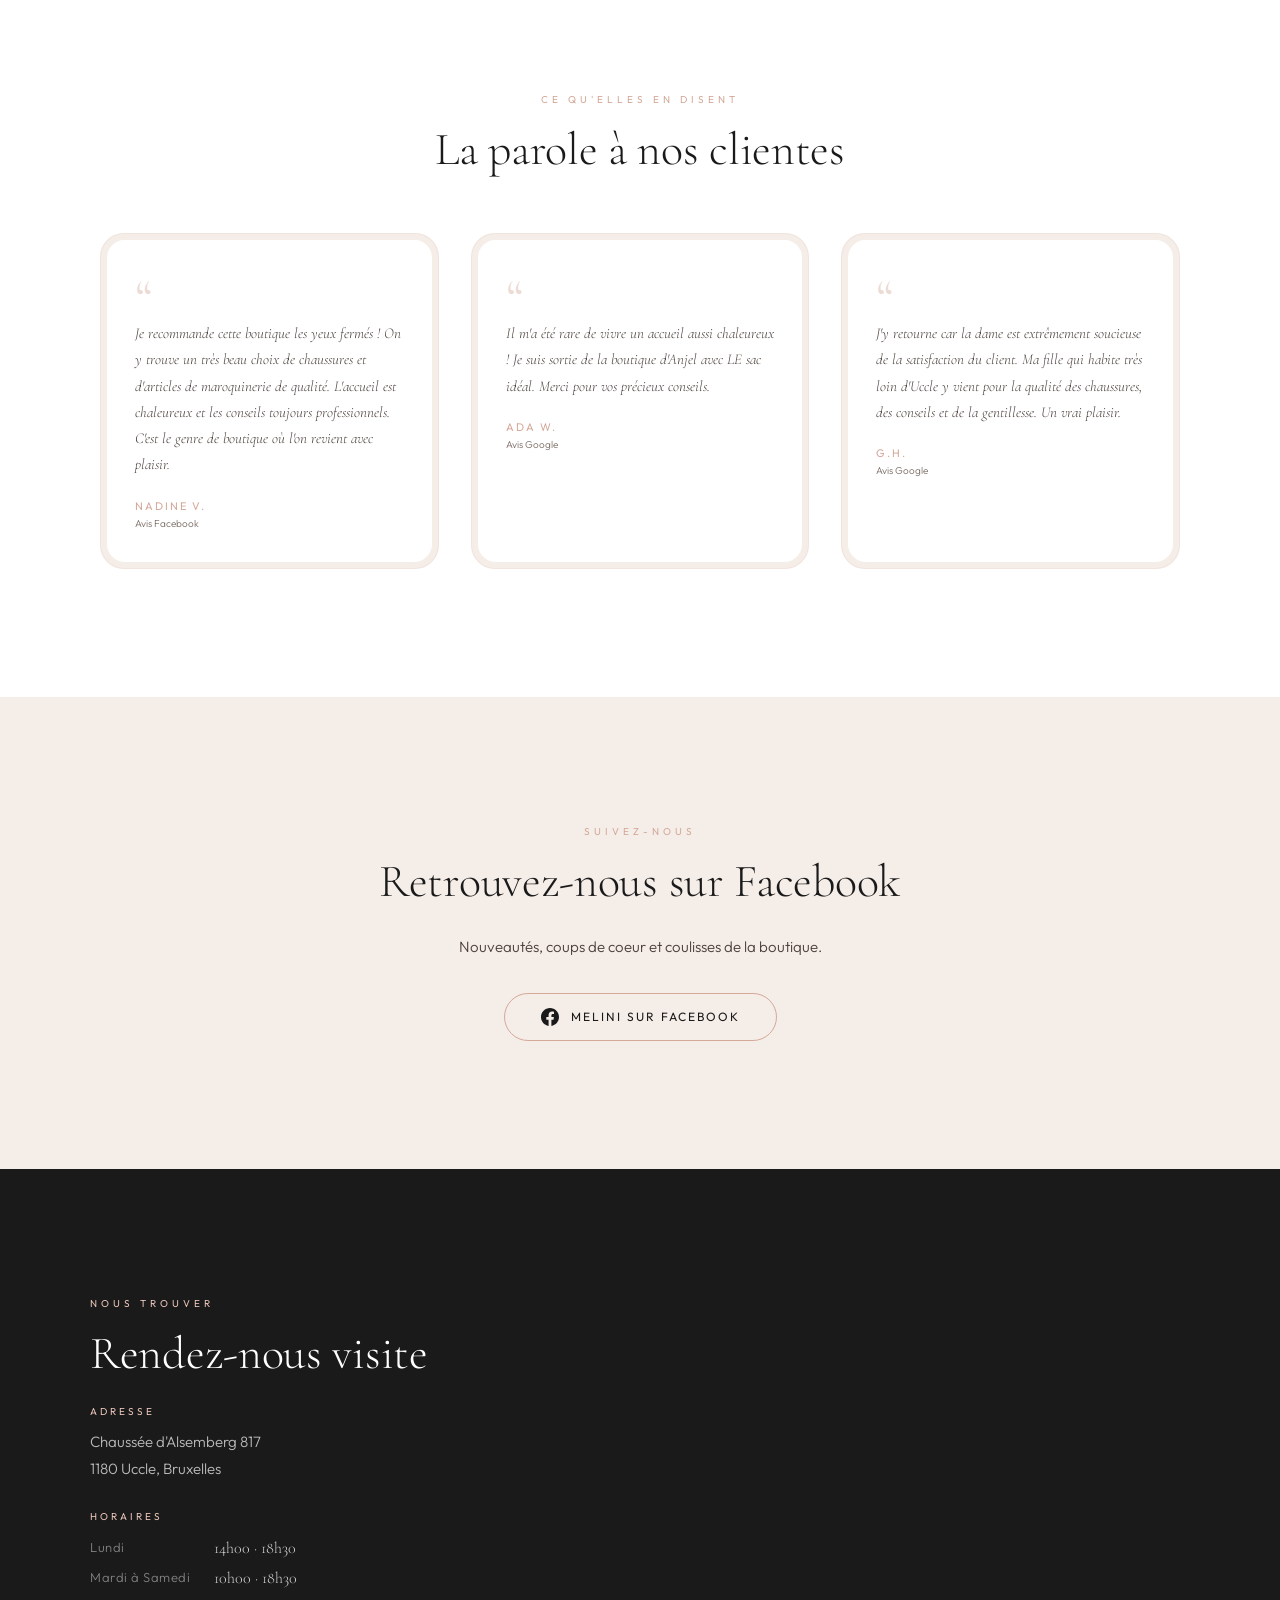
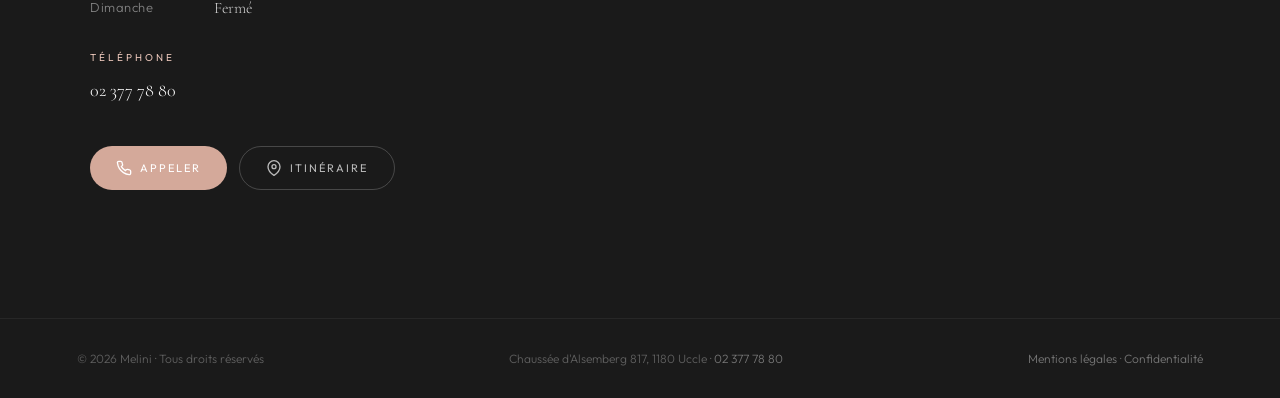
==== commit a6961936: "fix: supprime le flash de l'ancienne photo "Notre histoire" - index.html : le src de la photo d'Anje" ====
--- a/index.html
+++ b/index.html
@@ -66,7 +66,34 @@
   ],
   "priceRange": "€€",
   "image": "https://melini.be/images/plante_melini.jpg",
-  "sameAs": ["https://www.facebook.com/melinishoes"]
+  "sameAs": ["https://www.facebook.com/melinishoes"],
+  "aggregateRating": {
+    "@type": "AggregateRating",
+    "ratingValue": "5",
+    "reviewCount": "3",
+    "bestRating": "5",
+    "worstRating": "1"
+  },
+  "review": [
+    {
+      "@type": "Review",
+      "author": { "@type": "Person", "name": "Nadine V." },
+      "reviewRating": { "@type": "Rating", "ratingValue": "5", "bestRating": "5" },
+      "reviewBody": "Je recommande cette boutique les yeux fermés ! On y trouve un très beau choix de chaussures et d'articles de maroquinerie de qualité. L'accueil est chaleureux et les conseils toujours professionnels."
+    },
+    {
+      "@type": "Review",
+      "author": { "@type": "Person", "name": "Ada W." },
+      "reviewRating": { "@type": "Rating", "ratingValue": "5", "bestRating": "5" },
+      "reviewBody": "Il m'a été rare de vivre un accueil aussi chaleureux ! Je suis sortie de la boutique d'Anjel avec LE sac idéal. Merci pour vos précieux conseils."
+    },
+    {
+      "@type": "Review",
+      "author": { "@type": "Person", "name": "G.H." },
+      "reviewRating": { "@type": "Rating", "ratingValue": "5", "bestRating": "5" },
+      "reviewBody": "J'y retourne car la dame est extrêmement soucieuse de la satisfaction du client. Ma fille qui habite très loin d'Uccle y vient pour la qualité des chaussures, des conseils et de la gentillesse."
+    }
+  ]
 }
 </script>
 </head>
@@ -98,7 +125,7 @@
 <!-- ─── HERO ─── -->
 <header class="hero">
   <div class="hero-image">
-    <img id="cms-hero-img" src="/images/uploads/hero_1778698601630.jpg" alt="Boutique Melini, chaussures et sacs femme à Uccle, Bruxelles" fetchpriority="high">
+    <img id="cms-hero-img" src="/images/uploads/hero_1778701454510.jpg" alt="Boutique Melini, chaussures et sacs femme à Uccle, Bruxelles" fetchpriority="high">
   </div>
   <div class="hero-content">
     <h1 class="reveal reveal-d1">À chaque pas,<br>votre <em>signature</em></h1>
@@ -117,7 +144,7 @@
   <div class="about">
     <div class="about-image reveal">
       <div class="about-image-inner">
-        <img id="cms-histoire-img" src="images/Anjel_chaussure.jpg" alt="Anjel, fondatrice de Melini, présentant une chaussure" loading="lazy">
+        <img id="cms-histoire-img" src="/images/uploads/histoire.jpg" alt="Anjel, fondatrice de Melini, présentant une chaussure" loading="lazy">
       </div>
     </div>
     <div>
@@ -255,7 +282,7 @@
       </div>
     </div>
     <div class="contact-map reveal reveal-d3">
-      <iframe src="https://www.google.com/maps/embed?pb=!1m18!1m12!1m3!1d1261.0!2d4.3395!3d50.7983!2m3!1f0!2f0!3f0!3m2!1i1024!2i768!4f13.1!3m3!1m2!1s0x47c3c4e8e4c69e5d%3A0x9a2b0a3c5e8f7d1a!2sChauss%C3%A9e%20d&#39;Alsemberg%20817%2C%201180%20Uccle!5e0!3m2!1sfr!2sbe!4v1" allowfullscreen loading="lazy" referrerpolicy="no-referrer-when-downgrade"></iframe>
+      <iframe title="Carte — Melini, Chaussée d'Alsemberg 817, 1180 Uccle" src="https://maps.google.com/maps?q=Chauss%C3%A9e%20d'Alsemberg%20817%2C%201180%20Uccle&z=16&output=embed" allowfullscreen loading="lazy" referrerpolicy="no-referrer-when-downgrade"></iframe>
     </div>
   </div>
 </section>
